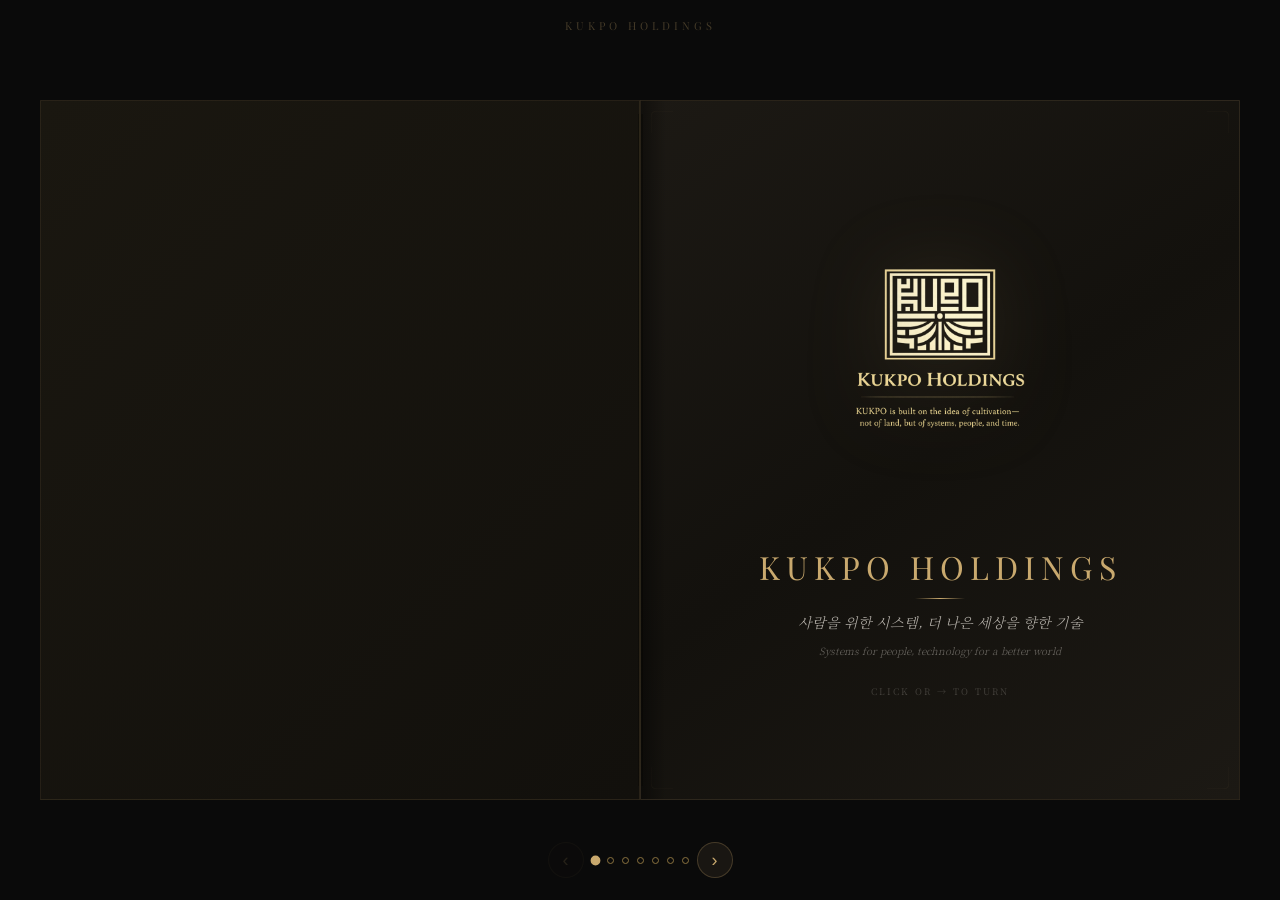
==== index.html @ 263ba9fb "KUKPO Holdings website" ====
<!DOCTYPE html>
<html lang="ko">
<head>
<meta charset="UTF-8">
<meta name="viewport" content="width=device-width,initial-scale=1.0">
<title>KUKPO Holdings</title>
<link href="https://fonts.googleapis.com/css2?family=Cormorant+Garamond:ital,wght@0,300;0,400;0,500;0,600;0,700;1,400&family=Noto+Serif+KR:wght@200;300;400;500;600;700&family=Playfair+Display:ital,wght@0,400;0,500;0,600;0,700;1,400&display=swap" rel="stylesheet">
<style>
*,*::before,*::after{margin:0;padding:0;box-sizing:border-box}
:root{
  --gold:#C9A96E;--gold-light:#E8D5A8;--gold-dark:#8B7340;
  --bg:#0A0A0A;--cream:#F5F0E8;
}
html,body{height:100%;overflow:hidden}
body{
  background:var(--bg);color:var(--cream);
  font-family:'Noto Serif KR','Cormorant Garamond',serif;
  display:flex;align-items:center;justify-content:center;flex-direction:column;
}

.book-scene{
  perspective:2500px;
  width:min(94vw,1200px);height:min(84vh,700px);position:relative;
}
.book{
  width:100%;height:100%;position:relative;transform-style:preserve-3d;
}
/* Spine */
.book::before{
  content:'';position:absolute;left:50%;top:2%;width:5px;height:96%;
  transform:translateX(-50%);z-index:200;pointer-events:none;
  background:linear-gradient(to right,rgba(0,0,0,.7),rgba(201,169,110,.06),rgba(0,0,0,.7));
}

/* Left static bg */
.left-bg{
  position:absolute;left:0;top:0;width:50%;height:100%;
  background:linear-gradient(135deg,#1a1710,#12100c);
  border:1px solid rgba(201,169,110,.1);
}

/* Pages */
.page{
  position:absolute;width:50%;height:100%;top:0;right:0;
  transform-origin:left center;transform-style:preserve-3d;
  transition:transform 1s cubic-bezier(.645,.045,.355,1);
  cursor:pointer;
}
.page.flipped{transform:rotateY(-180deg)}

.page[data-i="0"]{z-index:8}.page[data-i="1"]{z-index:7}.page[data-i="2"]{z-index:6}
.page[data-i="3"]{z-index:5}.page[data-i="4"]{z-index:4}.page[data-i="5"]{z-index:3}
.page[data-i="6"]{z-index:2}.page[data-i="7"]{z-index:1}
.page.flipped[data-i="0"]{z-index:1}.page.flipped[data-i="1"]{z-index:2}
.page.flipped[data-i="2"]{z-index:3}.page.flipped[data-i="3"]{z-index:4}
.page.flipped[data-i="4"]{z-index:5}.page.flipped[data-i="5"]{z-index:6}
.page.flipped[data-i="6"]{z-index:7}.page.flipped[data-i="7"]{z-index:8}

.face{position:absolute;width:100%;height:100%;backface-visibility:hidden;overflow:hidden}
.front{background:linear-gradient(145deg,#1c1914,#13110d,#1c1914);border:1px solid rgba(201,169,110,.1)}
.back{
  background:linear-gradient(215deg,#1c1914,#13110d,#1c1914);
  transform:rotateY(180deg);border:1px solid rgba(201,169,110,.1);
}
/* Page shadow */
.front::after{content:'';position:absolute;top:0;left:0;width:25px;height:100%;background:linear-gradient(to right,rgba(0,0,0,.4),transparent);pointer-events:none}
.back::after{content:'';position:absolute;top:0;right:0;width:25px;height:100%;background:linear-gradient(to left,rgba(0,0,0,.4),transparent);pointer-events:none}

/* Inner content */
.pg{
  width:100%;height:100%;display:flex;flex-direction:column;
  align-items:center;justify-content:center;padding:20px 30px;
  text-align:center;position:relative;
}
.pg.top{justify-content:center}

/* Corners */
.cn{position:absolute;width:22px;height:22px;opacity:.15}
.cn svg{width:100%;height:100%}
.cn.tl{top:10px;left:10px}.cn.tr{top:10px;right:10px;transform:scaleX(-1)}
.cn.bl{bottom:10px;left:10px;transform:scaleY(-1)}.cn.br{bottom:10px;right:10px;transform:scale(-1)}

.pg h1,.pg h2{font-family:'Playfair Display',serif;color:var(--gold);font-weight:400;letter-spacing:5px}
.pg h2{font-size:clamp(16px,2.2vw,26px)}
.pg .ln{width:50px;height:1px;margin:10px auto;background:linear-gradient(to right,transparent,var(--gold),transparent)}
.pg .sub{font-size:11px;opacity:.4;letter-spacing:2px}
.pg p{font-size:clamp(11px,1.2vw,14px);line-height:1.9;opacity:.7;max-width:400px}

.cover-logo{width:clamp(140px,18vw,220px);margin-bottom:15px;filter:drop-shadow(0 0 40px rgba(201,169,110,.2))}

/* Frame */
.frame{
  width:min(240px,80%);aspect-ratio:4/3;margin:15px auto;position:relative;
  background:linear-gradient(145deg,#3a2a18,#1e1408,#3a2a18);padding:8px;
  box-shadow:inset 0 0 0 1px rgba(201,169,110,.25),inset 0 0 0 3px #2A1F14,
    inset 0 0 0 4px rgba(201,169,110,.15),0 10px 30px rgba(0,0,0,.5);
}
.frame svg{width:100%;height:100%;display:block}
/* Spotlight */
.frame::before{
  content:'';position:absolute;top:-35px;left:50%;transform:translateX(-50%);
  width:140px;height:50px;
  background:linear-gradient(to bottom,rgba(255,240,200,.12),transparent);
  clip-path:polygon(30% 0,70% 0,90% 100%,10% 100%);pointer-events:none;
}

.badge{display:inline-block;font-size:10px;letter-spacing:3px;text-transform:uppercase;padding:3px 12px;border:1px solid;border-radius:2px;margin-top:8px}
.badge.live{color:#4ade80;border-color:rgba(74,222,128,.3)}
.badge.soon{color:var(--gold);border-color:rgba(201,169,110,.3)}

.feats{display:grid;grid-template-columns:1fr 1fr;gap:5px;margin:10px 0;width:100%;max-width:370px;text-align:left}
.fi{font-size:10px;opacity:.55;display:flex;align-items:center;gap:6px;padding:5px 7px;border:1px solid rgba(201,169,110,.07);letter-spacing:.3px}
.fi .d{width:4px;height:4px;background:var(--gold);border-radius:50%;flex-shrink:0}

.vbtn{
  display:inline-block;margin-top:10px;padding:9px 26px;border:1px solid var(--gold);color:var(--gold);
  text-decoration:none;font-size:11px;letter-spacing:3px;text-transform:uppercase;
  transition:all .3s;font-family:'Playfair Display',serif;
}
.vbtn:hover{background:var(--gold);color:var(--bg)}
.vbtn.off{opacity:.35;pointer-events:none;border-style:dashed}

.vals{display:flex;gap:12px;margin-top:15px;width:100%;max-width:400px}
.vc{flex:1;padding:12px 8px;border:1px solid rgba(201,169,110,.1);text-align:center;transition:border-color .3s}
.vc:hover{border-color:var(--gold)}
.vc .hz{font-size:20px;color:var(--gold);margin-bottom:3px}
.vc h4{font-family:'Playfair Display',serif;font-size:10px;letter-spacing:2px;color:var(--gold);margin-bottom:3px}
.vc p{font-size:9px;opacity:.4;line-height:1.5}

/* Nav */
.pnav{position:fixed;bottom:22px;display:flex;gap:8px;align-items:center;z-index:300}
.nb{
  width:36px;height:36px;border-radius:50%;background:rgba(201,169,110,.08);
  border:1px solid rgba(201,169,110,.25);color:var(--gold);font-size:18px;
  cursor:pointer;transition:all .3s;display:flex;align-items:center;justify-content:center;
}
.nb:hover{background:rgba(201,169,110,.2)}.nb:disabled{opacity:.15;cursor:default}
.pd{width:7px;height:7px;border-radius:50%;border:1px solid var(--gold-dark);background:transparent;transition:all .3s;cursor:pointer}
.pd.on{background:var(--gold);border-color:var(--gold);transform:scale(1.4)}
.slbl{position:fixed;top:18px;left:50%;transform:translateX(-50%);font-family:'Playfair Display',serif;font-size:11px;letter-spacing:4px;color:var(--gold);opacity:.3;z-index:300}

@media(max-width:768px){
  .book-scene{width:96vw;height:90vh}
  .pg{padding:20px 15px}
  .cover-logo{width:160px}
  .feats{grid-template-columns:1fr}
  .vals{flex-direction:column;gap:6px}
  .frame{width:85%}
}
</style>
</head>
<body>

<div class="slbl" id="slbl">KUKPO HOLDINGS</div>

<div class="book-scene">
<div class="book" id="book">
<div class="left-bg"></div>

<!-- ═══ PAGE 0: Cover front → Philosophy artwork back ═══ -->
<div class="page" data-i="0">
  <div class="face front"><div class="pg">
    <div class="cn tl"></div><div class="cn tr"></div><div class="cn bl"></div><div class="cn br"></div>
    <img class="cover-logo" src="[data-uri]" alt="KUKPO">
    <h1 style="font-size:clamp(18px,2.5vw,32px);letter-spacing:6px">KUKPO HOLDINGS</h1>
    <div class="ln"></div>
    <p style="font-style:italic;font-weight:300;font-size:clamp(11px,1.2vw,14px)">사람을 위한 시스템, 더 나은 세상을 향한 기술<br><span style="font-size:10px;opacity:.5">Systems for people, technology for a better world</span></p>
    <p style="margin-top:20px;font-size:9px;opacity:.2;letter-spacing:2px">CLICK OR → TO TURN</p>
  </div></div>
  <div class="face back"><div class="pg">
    <div class="cn tl"></div><div class="cn tr"></div><div class="cn bl"></div><div class="cn br"></div>
    <h2>OUR PHILOSOPHY</h2>
    <div class="ln"></div>
    <p class="sub">경영 철학</p>
    <div style="margin-top:20px;padding:22px 18px;border:1px solid rgba(201,169,110,.15);position:relative">
      <span style="position:absolute;top:2px;left:10px;font-family:'Playfair Display',serif;font-size:36px;color:var(--gold);opacity:.2">&ldquo;</span>
      <p style="font-weight:300;font-size:13px">KUKPO는 경작(耕作)의 정신 위에<br>세워졌습니다.<br><br>땅이 아닌, 시스템과 사람,<br>그리고 시간을 경작합니다.</p>
    </div>
  </div></div>
</div>

<!-- ═══ PAGE 1: Philosophy details front → ADHC artwork back ═══ -->
<div class="page" data-i="1">
  <div class="face front"><div class="pg">
    <div class="cn tl"></div><div class="cn tr"></div><div class="cn bl"></div><div class="cn br"></div>
    <p style="font-size:clamp(13px,1.4vw,16px);line-height:2.2;font-weight:300;max-width:380px">
      우리는 기술이 사람을 대체하는 것이 아니라,<br>사람이 더 사람답게 살 수 있도록<br>돕는 도구라 믿습니다.<br><br>
      모든 프로젝트의 중심에는<br>항상 <em style="color:var(--gold)">사람</em>이 있습니다.
    </p>
    <div class="vals">
      <div class="vc"><div class="hz">仁</div><h4>HUMANITY</h4><p>사람이 중심이 되는 시스템</p></div>
      <div class="vc"><div class="hz">信</div><h4>INTEGRITY</h4><p>신뢰와 투명한 기업 운영</p></div>
      <div class="vc"><div class="hz">創</div><h4>INNOVATION</h4><p>AI 기술로 더 나은 세상</p></div>
    </div>
  </div></div>
  <div class="face back"><div class="pg">
    <div class="cn tl"></div><div class="cn tr"></div><div class="cn bl"></div><div class="cn br"></div>
    <h2>TOTAL MEDIX ADHC</h2>
    <div class="ln"></div>
    <p class="sub">Adult Day Health Care</p>
    <div class="frame" style="margin-top:18px">
      <svg viewBox="0 0 400 300"><defs><linearGradient id="g1" x1="0" y1="0" x2="1" y2="1"><stop offset="0%" stop-color="#0c4a6e"/><stop offset="100%" stop-color="#164e63"/></linearGradient></defs><rect width="400" height="300" fill="url(#g1)"/><circle cx="200" cy="100" r="42" fill="none" stroke="#38bdf8" stroke-width="2" opacity=".5"/><path d="M178 100 L195 117 L222 85" stroke="#38bdf8" stroke-width="3" fill="none" stroke-linecap="round"/><text x="200" y="180" text-anchor="middle" fill="#7dd3fc" font-family="Playfair Display,serif" font-size="26" letter-spacing="4">ADHC</text><text x="200" y="205" text-anchor="middle" fill="#7dd3fc" font-size="10" opacity=".5" letter-spacing="2">TOTAL MEDIX</text><text x="200" y="230" text-anchor="middle" fill="#7dd3fc" font-size="8" opacity=".3">Adult Day Health Care</text></svg>
    </div>
    <span class="badge live">● LIVE</span>
  </div></div>
</div>

<!-- ═══ PAGE 2: ADHC details front → ChiroPro artwork back ═══ -->
<div class="page" data-i="2">
  <div class="face front"><div class="pg top">
    <div class="cn tl"></div><div class="cn tr"></div><div class="cn bl"></div><div class="cn br"></div>
    <h2 style="font-size:18px">ADHC — 상세 정보</h2>
    <div class="ln"></div>
    <p style="margin-top:6px;font-size:12px">성인 주간 건강 관리 센터를 위한 올인원 AI 관리 시스템.<br>참가자 관리, 출석, 청구 자동화, 직원 관리까지<br>하나의 플랫폼에서 제공합니다.</p>
    <p style="margin-top:8px;font-size:11.5px">실시간 대시보드로 운영 현황을 한눈에 파악하고,<br>AI가 자동 생성하는 CBAS 활동 기록과 청구 코드로<br>행정 업무 부담을 대폭 줄여줍니다.</p>
    <div class="feats">
      <div class="fi"><div class="d"></div><span>AI 활동 기록 자동 생성</span></div>
      <div class="fi"><div class="d"></div><span>실시간 출석 & 교통 관리</span></div>
      <div class="fi"><div class="d"></div><span>CBAS 청구 코드 자동 추천</span></div>
      <div class="fi"><div class="d"></div><span>직원 & 라이선스 관리</span></div>
      <div class="fi"><div class="d"></div><span>투약 알림 & 추적</span></div>
      <div class="fi"><div class="d"></div><span>가족 포털 & 알림</span></div>
      <div class="fi"><div class="d"></div><span>멀티 센터 지원</span></div>
      <div class="fi"><div class="d"></div><span>HIPAA 준수 보안</span></div>
    </div>
    <a href="https://totalmedix.vercel.app" target="_blank" class="vbtn" onclick="event.stopPropagation()">VISIT SITE →</a>
  </div></div>
  <div class="face back"><div class="pg">
    <div class="cn tl"></div><div class="cn tr"></div><div class="cn bl"></div><div class="cn br"></div>
    <h2>TOTAL MEDIX CHIROPRO</h2>
    <div class="ln"></div>
    <p class="sub">Chiropractic Practice</p>
    <div class="frame" style="margin-top:18px">
      <svg viewBox="0 0 400 300"><defs><linearGradient id="g2" x1="0" y1="0" x2="1" y2="1"><stop offset="0%" stop-color="#14532d"/><stop offset="100%" stop-color="#1a3a2a"/></linearGradient></defs><rect width="400" height="300" fill="url(#g2)"/><g transform="translate(200,45)" fill="none" stroke="#4ade80" stroke-width="1.5" opacity=".5"><ellipse rx="11" ry="7"/><ellipse cy="18" rx="12" ry="7.5"/><ellipse cy="36" rx="13" ry="8"/><ellipse cy="54" rx="13" ry="8"/><ellipse cy="72" rx="12" ry="7.5"/><ellipse cy="88" rx="10" ry="6.5"/><ellipse cy="103" rx="8" ry="5.5"/></g><text x="200" y="180" text-anchor="middle" fill="#86efac" font-family="Playfair Display,serif" font-size="26" letter-spacing="4">CHIRO</text><text x="200" y="205" text-anchor="middle" fill="#86efac" font-size="10" opacity=".5" letter-spacing="2">TOTAL MEDIX</text><text x="200" y="230" text-anchor="middle" fill="#86efac" font-size="8" opacity=".3">Chiropractic Practice</text></svg>
    </div>
    <span class="badge live">● LIVE</span>
  </div></div>
</div>

<!-- ═══ PAGE 3: ChiroPro details front → Collection artwork back ═══ -->
<div class="page" data-i="3">
  <div class="face front"><div class="pg top">
    <div class="cn tl"></div><div class="cn tr"></div><div class="cn bl"></div><div class="cn br"></div>
    <h2 style="font-size:18px">CHIROPRO — 상세 정보</h2>
    <div class="ln"></div>
    <p style="margin-top:6px;font-size:12px">카이로프랙틱 클리닉 전문 AI 진료 관리 시스템.<br>환자 등록부터 AI SOAP 노트, CPT/ICD-10 추천,<br>청구서 작성까지 진료 전 과정을 디지털화합니다.</p>
    <p style="margin-top:8px;font-size:11.5px">교통사고(PI/MVA) 케이스 관리, 변호사 연동,<br>MRI/X-Ray AI 분석, Body Pain Diagram 등<br>카이로프랙틱 전문 기능을 제공합니다.</p>
    <div class="feats">
      <div class="fi"><div class="d"></div><span>AI SOAP 노트 자동 생성</span></div>
      <div class="fi"><div class="d"></div><span>CPT & ICD-10 코드 추천</span></div>
      <div class="fi"><div class="d"></div><span>인터랙티브 Body Pain Diagram</span></div>
      <div class="fi"><div class="d"></div><span>MRI/X-Ray AI 분석</span></div>
      <div class="fi"><div class="d"></div><span>PI/MVA 케이스 관리</span></div>
      <div class="fi"><div class="d"></div><span>변호사 사무실 연동</span></div>
      <div class="fi"><div class="d"></div><span>예약 & 스케줄 관리</span></div>
      <div class="fi"><div class="d"></div><span>자동 청구 & Claim 추적</span></div>
    </div>
    <a href="https://totalmedix.vercel.app/chiro/login" target="_blank" class="vbtn" onclick="event.stopPropagation()">VISIT SITE →</a>
  </div></div>
  <div class="face back"><div class="pg">
    <div class="cn tl"></div><div class="cn tr"></div><div class="cn bl"></div><div class="cn br"></div>
    <h2>TOTAL MEDIX COLLECTION</h2>
    <div class="ln"></div>
    <p class="sub">AI-Powered Medical Suite</p>
    <div class="frame" style="margin-top:18px">
      <svg viewBox="0 0 400 300"><defs><linearGradient id="g4" x1="0" y1="0" x2="1" y2="1"><stop offset="0%" stop-color="#7c2d12"/><stop offset="100%" stop-color="#451a03"/></linearGradient></defs><rect width="400" height="300" fill="url(#g4)"/><g transform="translate(200,75)"><rect x="-38" y="-38" width="76" height="76" rx="4" fill="none" stroke="#fdba74" stroke-width="1.5" opacity=".5"/><text y="8" text-anchor="middle" fill="#fdba74" font-family="Playfair Display,serif" font-size="34" font-weight="600" opacity=".8">TM</text></g><circle cx="170" cy="155" r="4" fill="#fb923c" opacity=".5"/><circle cx="200" cy="155" r="4" fill="#fb923c" opacity=".7"/><circle cx="230" cy="155" r="4" fill="#fb923c" opacity=".5"/><text x="200" y="195" text-anchor="middle" fill="#fdba74" font-family="Playfair Display,serif" font-size="22" letter-spacing="3">COLLECTION</text><text x="200" y="220" text-anchor="middle" fill="#fdba74" font-size="10" opacity=".5" letter-spacing="2">TOTAL MEDIX</text><text x="200" y="245" text-anchor="middle" fill="#fdba74" font-size="8" opacity=".3">AI-Powered Medical Suite</text></svg>
    </div>
    <span class="badge live">● LIVE</span>
  </div></div>
</div>

<!-- ═══ PAGE 4: Collection details front → Ello-Care artwork back ═══ -->
<div class="page" data-i="4">
  <div class="face front"><div class="pg top">
    <div class="cn tl"></div><div class="cn tr"></div><div class="cn bl"></div><div class="cn br"></div>
    <h2 style="font-size:18px">COLLECTION — 상세 정보</h2>
    <div class="ln"></div>
    <p style="margin-top:6px;font-size:12px">ADHC와 ChiroPro를 하나로 통합한 AI 의료 관리 플랫폼.<br>Anthropic Claude AI를 활용한 문서 분석,<br>SOAP 생성, 청구 자동화를 지원합니다.</p>
    <p style="margin-top:8px;font-size:11.5px">Supabase 기반 실시간 DB와 Next.js 15로 구축된<br>모던 웹 아키텍처로 안정적이고 빠른 서비스 제공.</p>
    <div class="feats">
      <div class="fi"><div class="d"></div><span>Claude AI SOAP 생성</span></div>
      <div class="fi"><div class="d"></div><span>Claude Vision MRI 분석</span></div>
      <div class="fi"><div class="d"></div><span>ADHC + Chiro 통합 운영</span></div>
      <div class="fi"><div class="d"></div><span>실시간 대시보드 & 분석</span></div>
      <div class="fi"><div class="d"></div><span>자동 청구 & Claim 추적</span></div>
      <div class="fi"><div class="d"></div><span>멀티 클리닉 지원</span></div>
      <div class="fi"><div class="d"></div><span>가족 포털 & 알림 시스템</span></div>
      <div class="fi"><div class="d"></div><span>HIPAA 준수 보안 아키텍처</span></div>
    </div>
    <a href="https://totalmedix-collection.vercel.app/" target="_blank" class="vbtn" onclick="event.stopPropagation()">VISIT SITE →</a>
  </div></div>
  <div class="face back"><div class="pg">
    <div class="cn tl"></div><div class="cn tr"></div><div class="cn bl"></div><div class="cn br"></div>
    <h2>ELLO-CARE</h2>
    <div class="ln"></div>
    <p class="sub">Next Generation Healthcare</p>
    <div class="frame" style="margin-top:18px">
      <svg viewBox="0 0 400 300"><defs><linearGradient id="g3" x1="0" y1="0" x2="1" y2="1"><stop offset="0%" stop-color="#3b1764"/><stop offset="100%" stop-color="#2a1050"/></linearGradient></defs><rect width="400" height="300" fill="url(#g3)"/><g transform="translate(200,85)"><path d="M0 22 C0 22 -42 -10 -42 -27 C-42 -45 -16 -50 0 -32 C16 -50 42 -45 42 -27 C42 -10 0 22 0 22Z" fill="none" stroke="#c084fc" stroke-width="2" opacity=".5"/></g><text x="200" y="170" text-anchor="middle" fill="#d8b4fe" font-family="Playfair Display,serif" font-size="26" letter-spacing="4">ELLO</text><text x="200" y="198" text-anchor="middle" fill="#d8b4fe" font-size="13" opacity=".5" letter-spacing="3">CARE</text><text x="200" y="235" text-anchor="middle" fill="#d8b4fe" font-size="10" opacity=".3">Coming Soon</text></svg>
    </div>
    <span class="badge soon">◇ COMING SOON</span>
  </div></div>
</div>

<!-- ═══ PAGE 5: Ello-Care details front → Thank you back ═══ -->
<div class="page" data-i="5">
  <div class="face front"><div class="pg top">
    <div class="cn tl"></div><div class="cn tr"></div><div class="cn bl"></div><div class="cn br"></div>
    <h2 style="font-size:18px">ELLO-CARE — 상세 정보</h2>
    <div class="ln"></div>
    <p style="margin-top:8px;font-size:12.5px">차세대 헬스케어 플랫폼.<br>환자 중심의 통합 케어 경험을 제공하며,<br>AI 기반 진단 보조, 원격 모니터링,<br>개인 맞춤형 건강 관리를 목표로 합니다.</p>
    <p style="margin-top:15px;font-size:12px;opacity:.5">더 나은 의료 서비스를 위한<br>KUKPO의 비전이 곧 현실이 됩니다.</p>
    <div class="feats">
      <div class="fi"><div class="d"></div><span>AI 기반 진단 보조</span></div>
      <div class="fi"><div class="d"></div><span>원격 건강 모니터링</span></div>
      <div class="fi"><div class="d"></div><span>개인 맞춤 케어 플랜</span></div>
      <div class="fi"><div class="d"></div><span>통합 의료 기록 관리</span></div>
    </div>
    <span class="vbtn off">COMING SOON</span>
  </div></div>
  <div class="face back"><div class="pg">
    <div class="cn tl"></div><div class="cn tr"></div><div class="cn bl"></div><div class="cn br"></div>
    <p style="font-size:26px;color:var(--gold);font-family:'Playfair Display',serif">감사합니다</p>
    <div class="ln"></div>
    <p style="font-size:13px;opacity:.5;line-height:2.2;margin-top:12px">KUKPO Holdings는<br>사람이 더 나은 세상에 살기를 바라며<br>기술로 그 길을 열어갑니다.</p>
    <div style="margin-top:25px;padding:16px 25px;border:1px solid rgba(201,169,110,.12)">
      <p style="font-size:10px;opacity:.35;letter-spacing:2px">CONTACT</p>
      <p style="font-size:12px;opacity:.5;margin-top:6px">info@kukpoholdings.com</p>
    </div>
  </div></div>
</div>

<!-- ═══ PAGE 6: Back cover ═══ -->
<div class="page" data-i="6">
  <div class="face front"><div class="pg">
    <div class="cn tl"></div><div class="cn tr"></div><div class="cn bl"></div><div class="cn br"></div>
    <img src="[data-uri]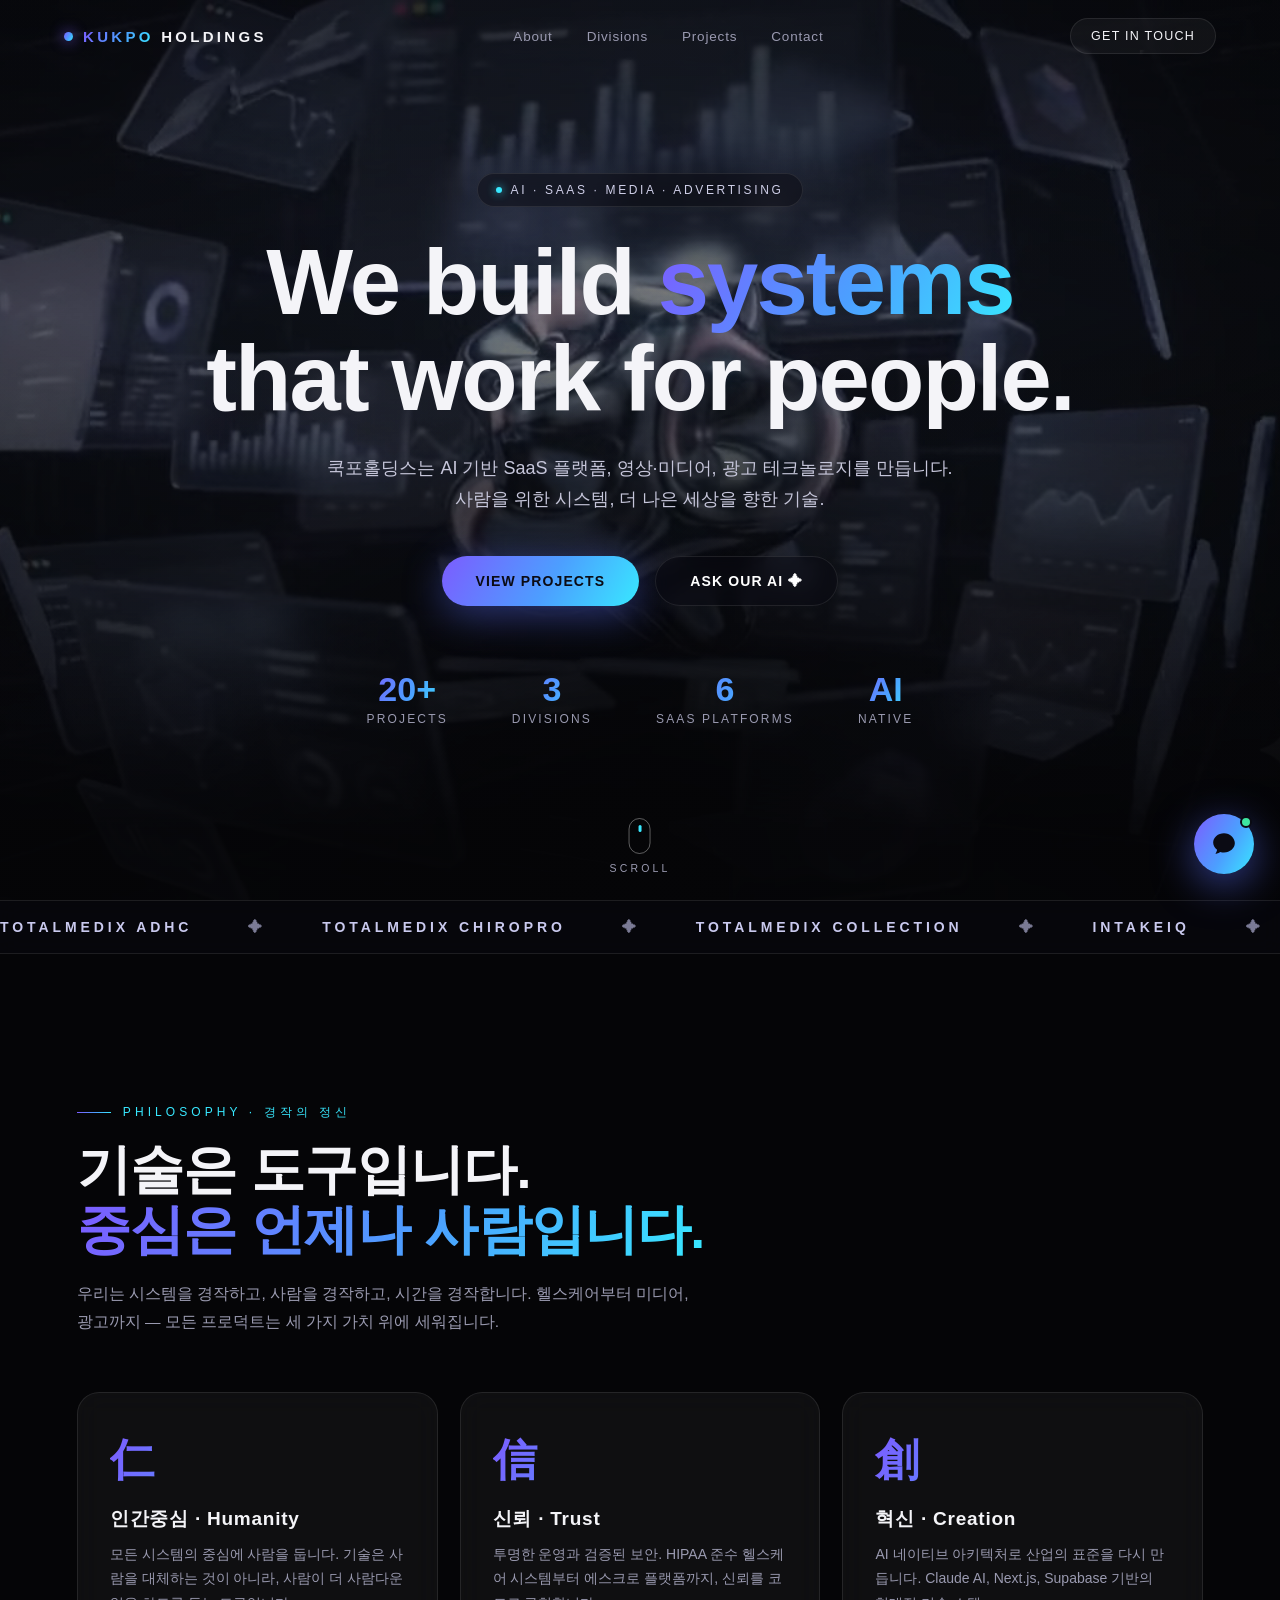
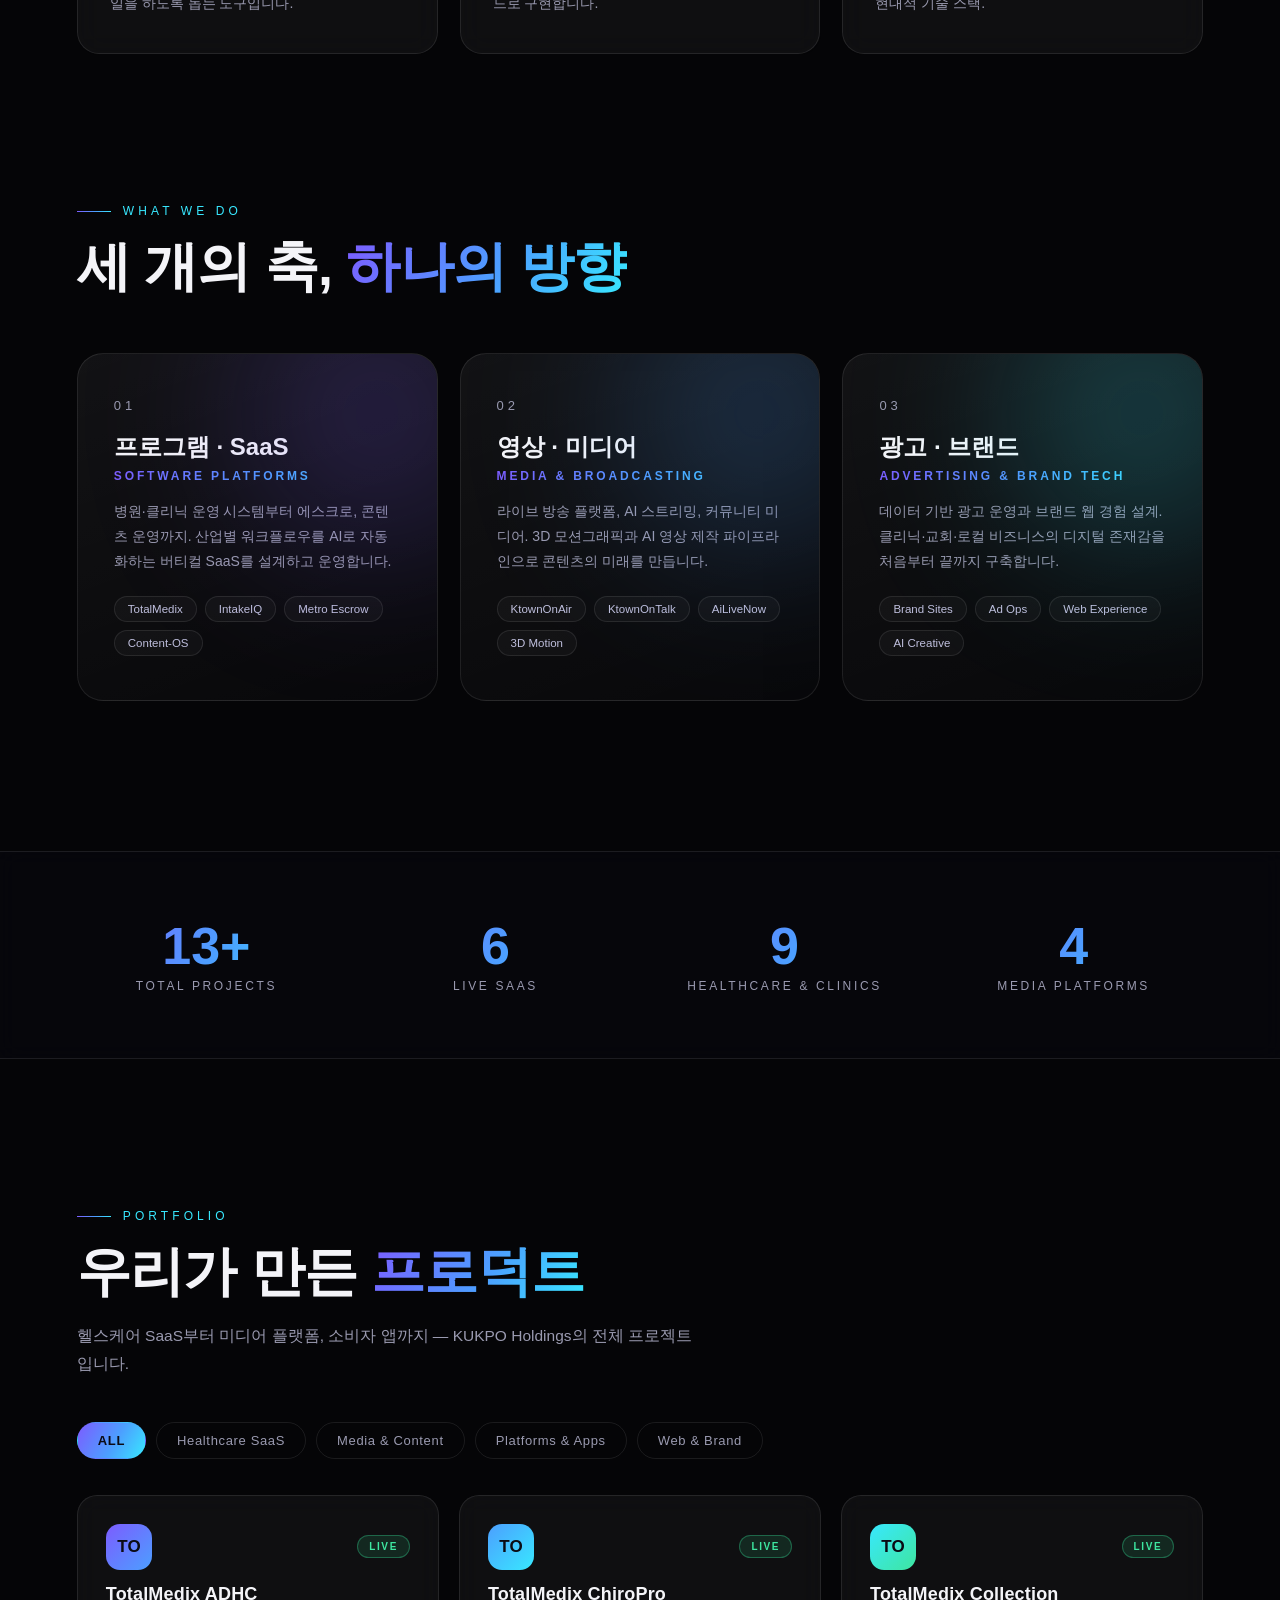
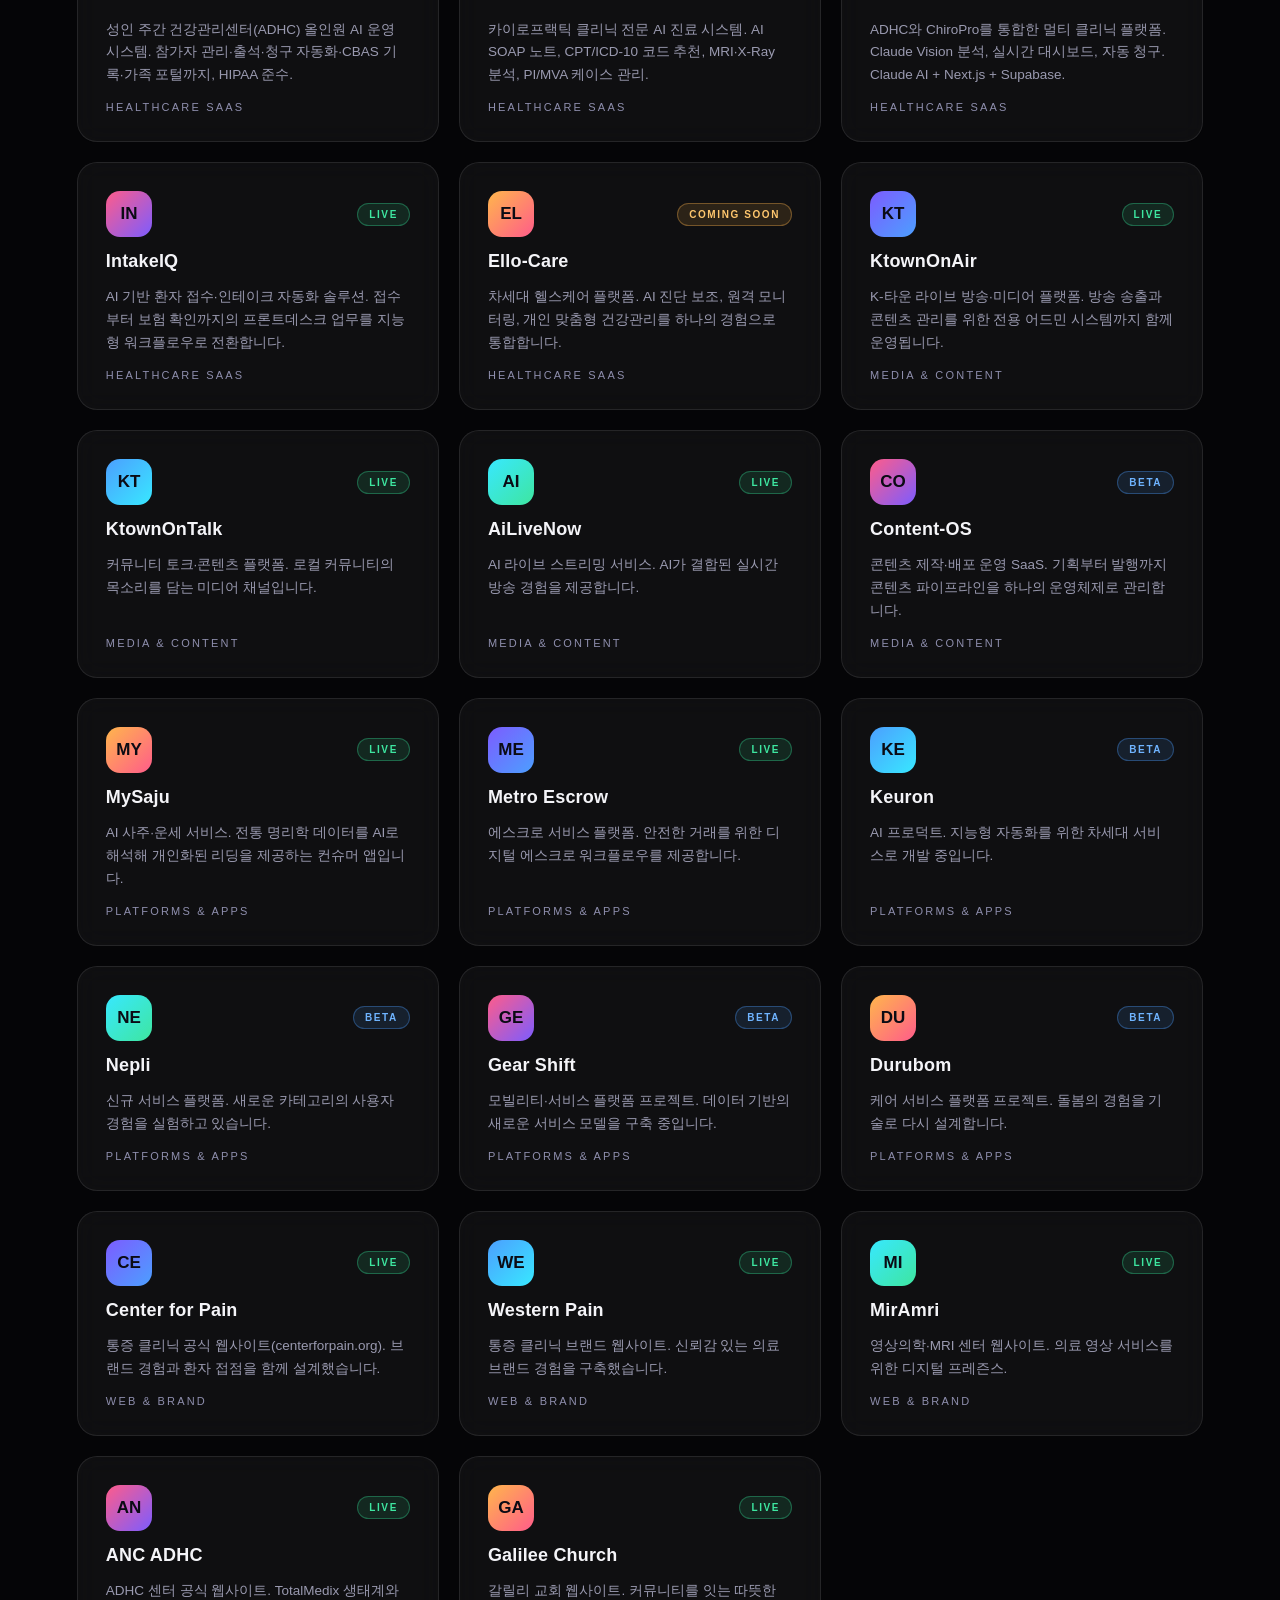
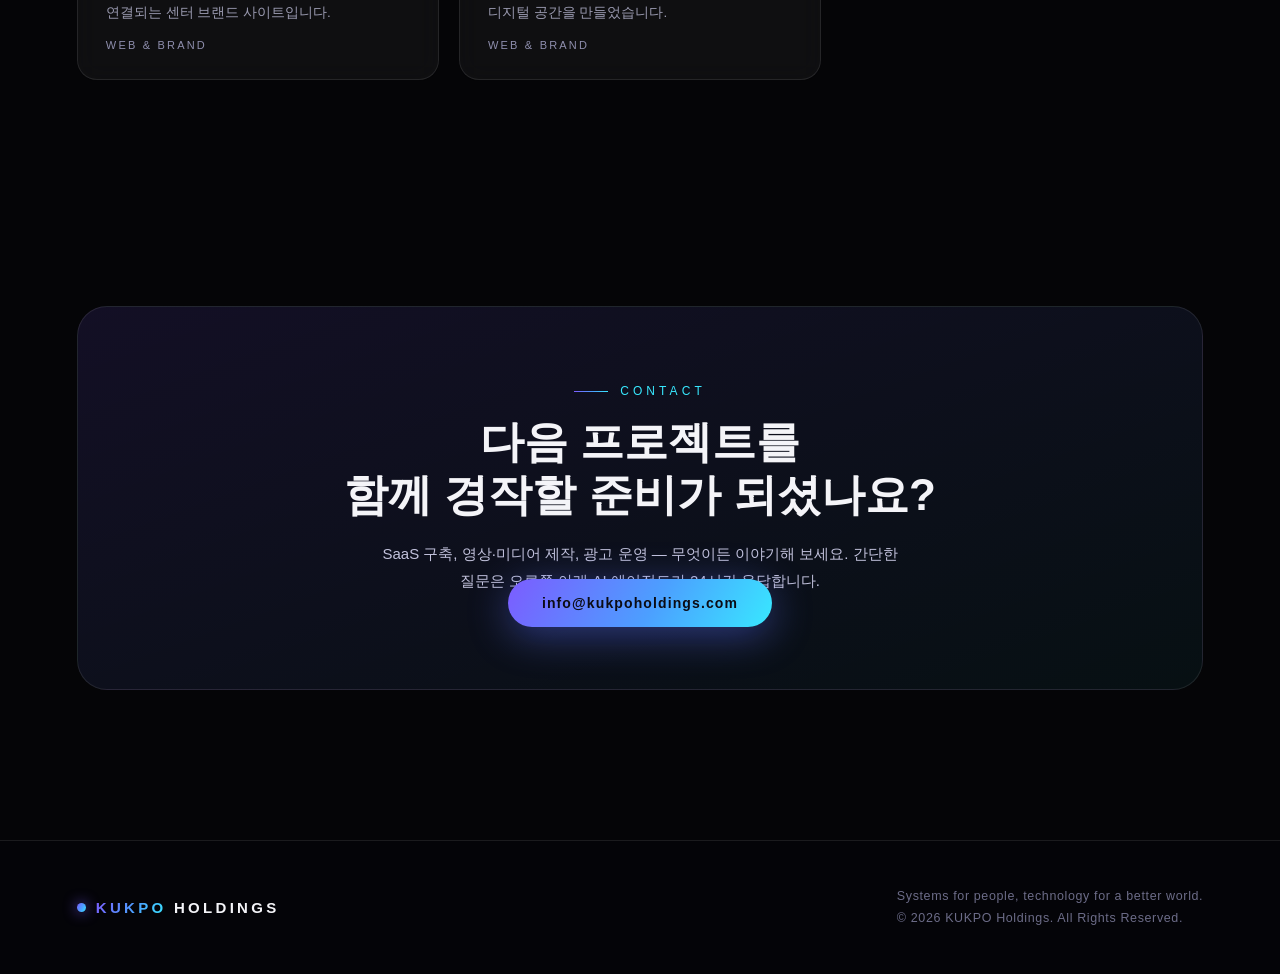
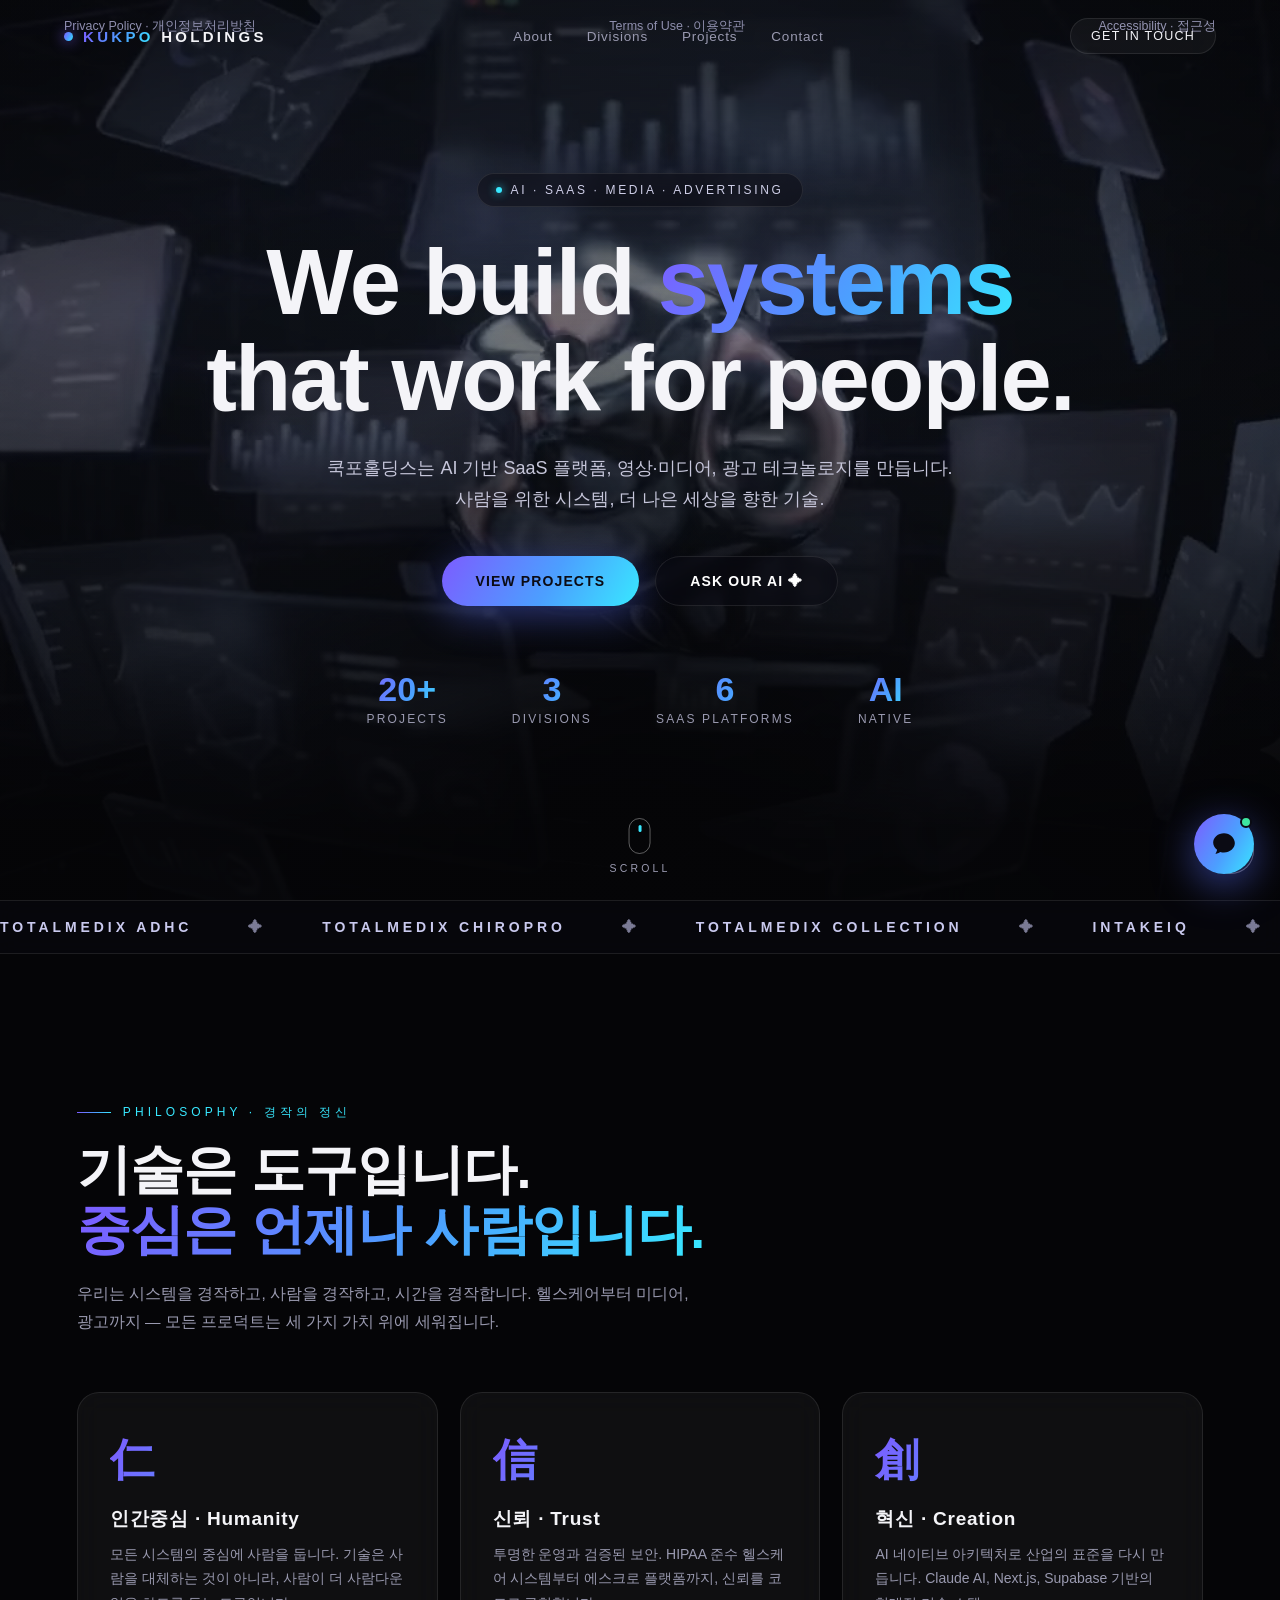
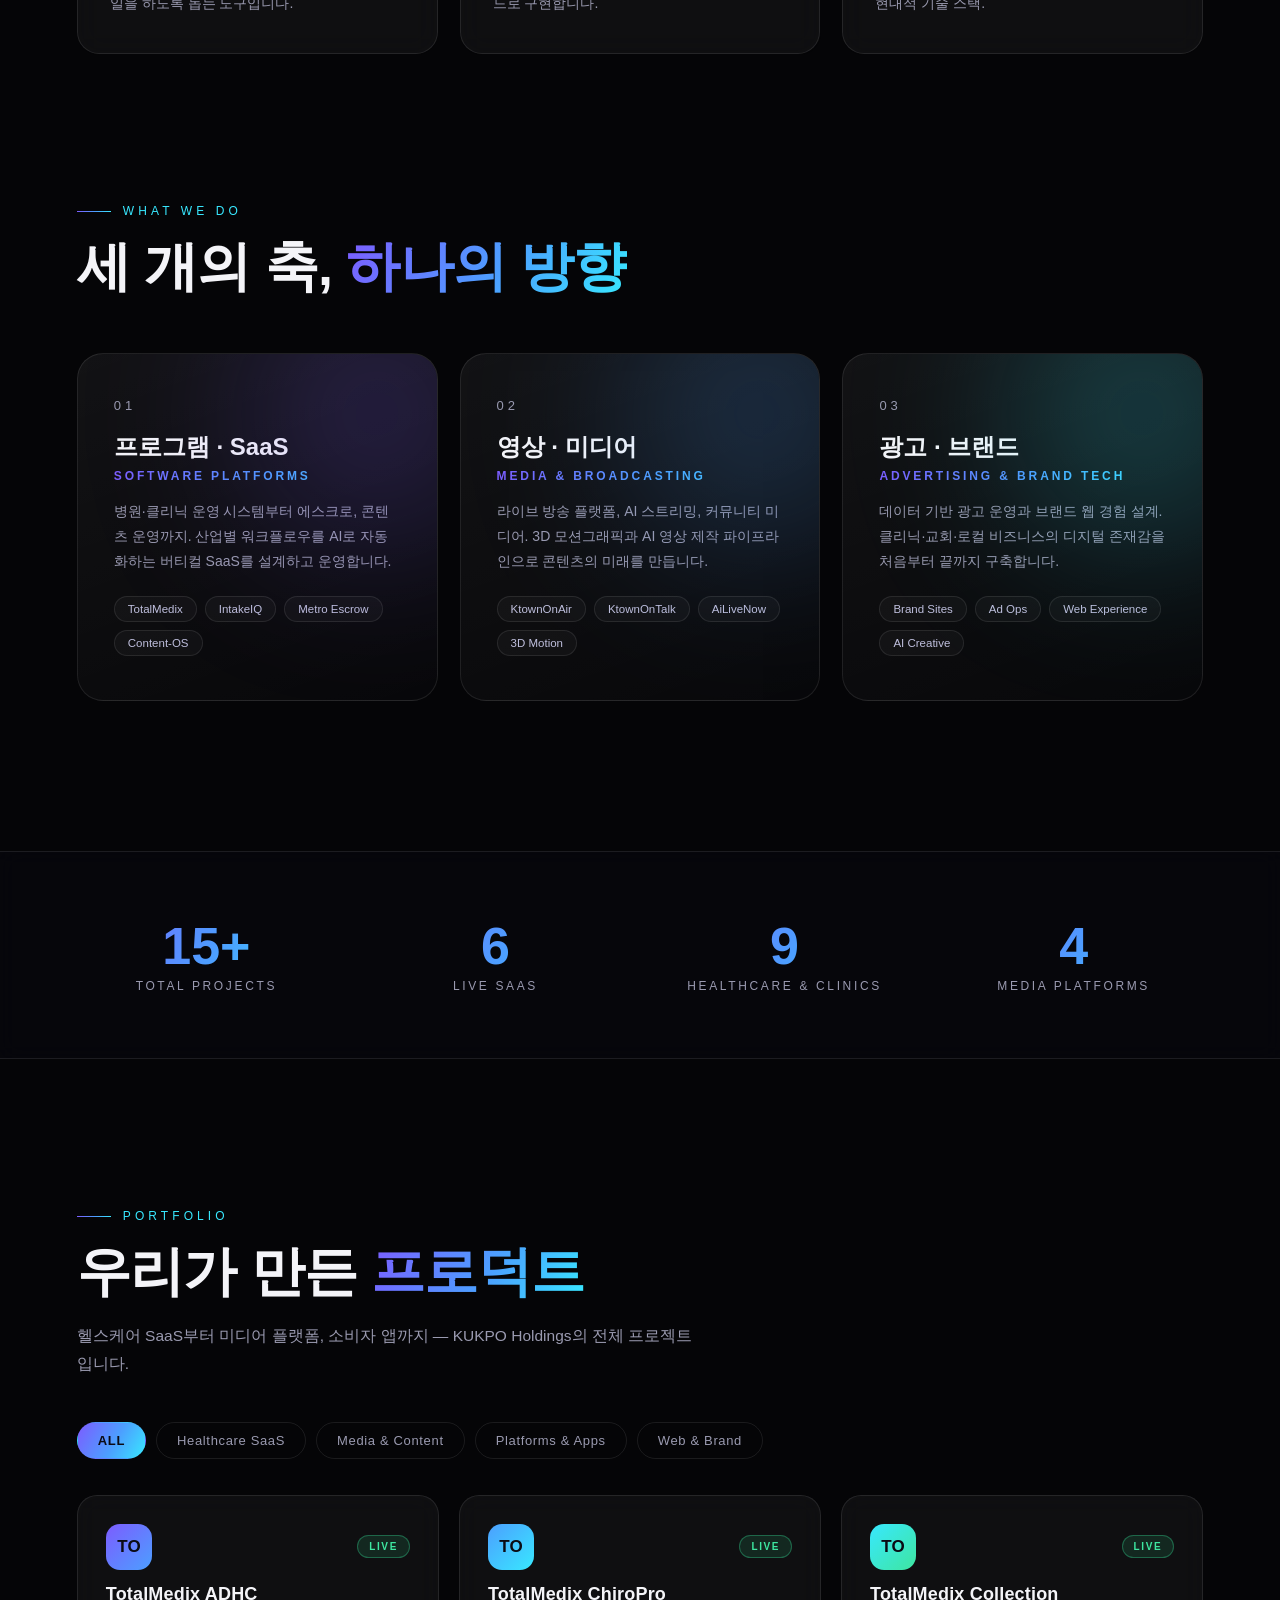
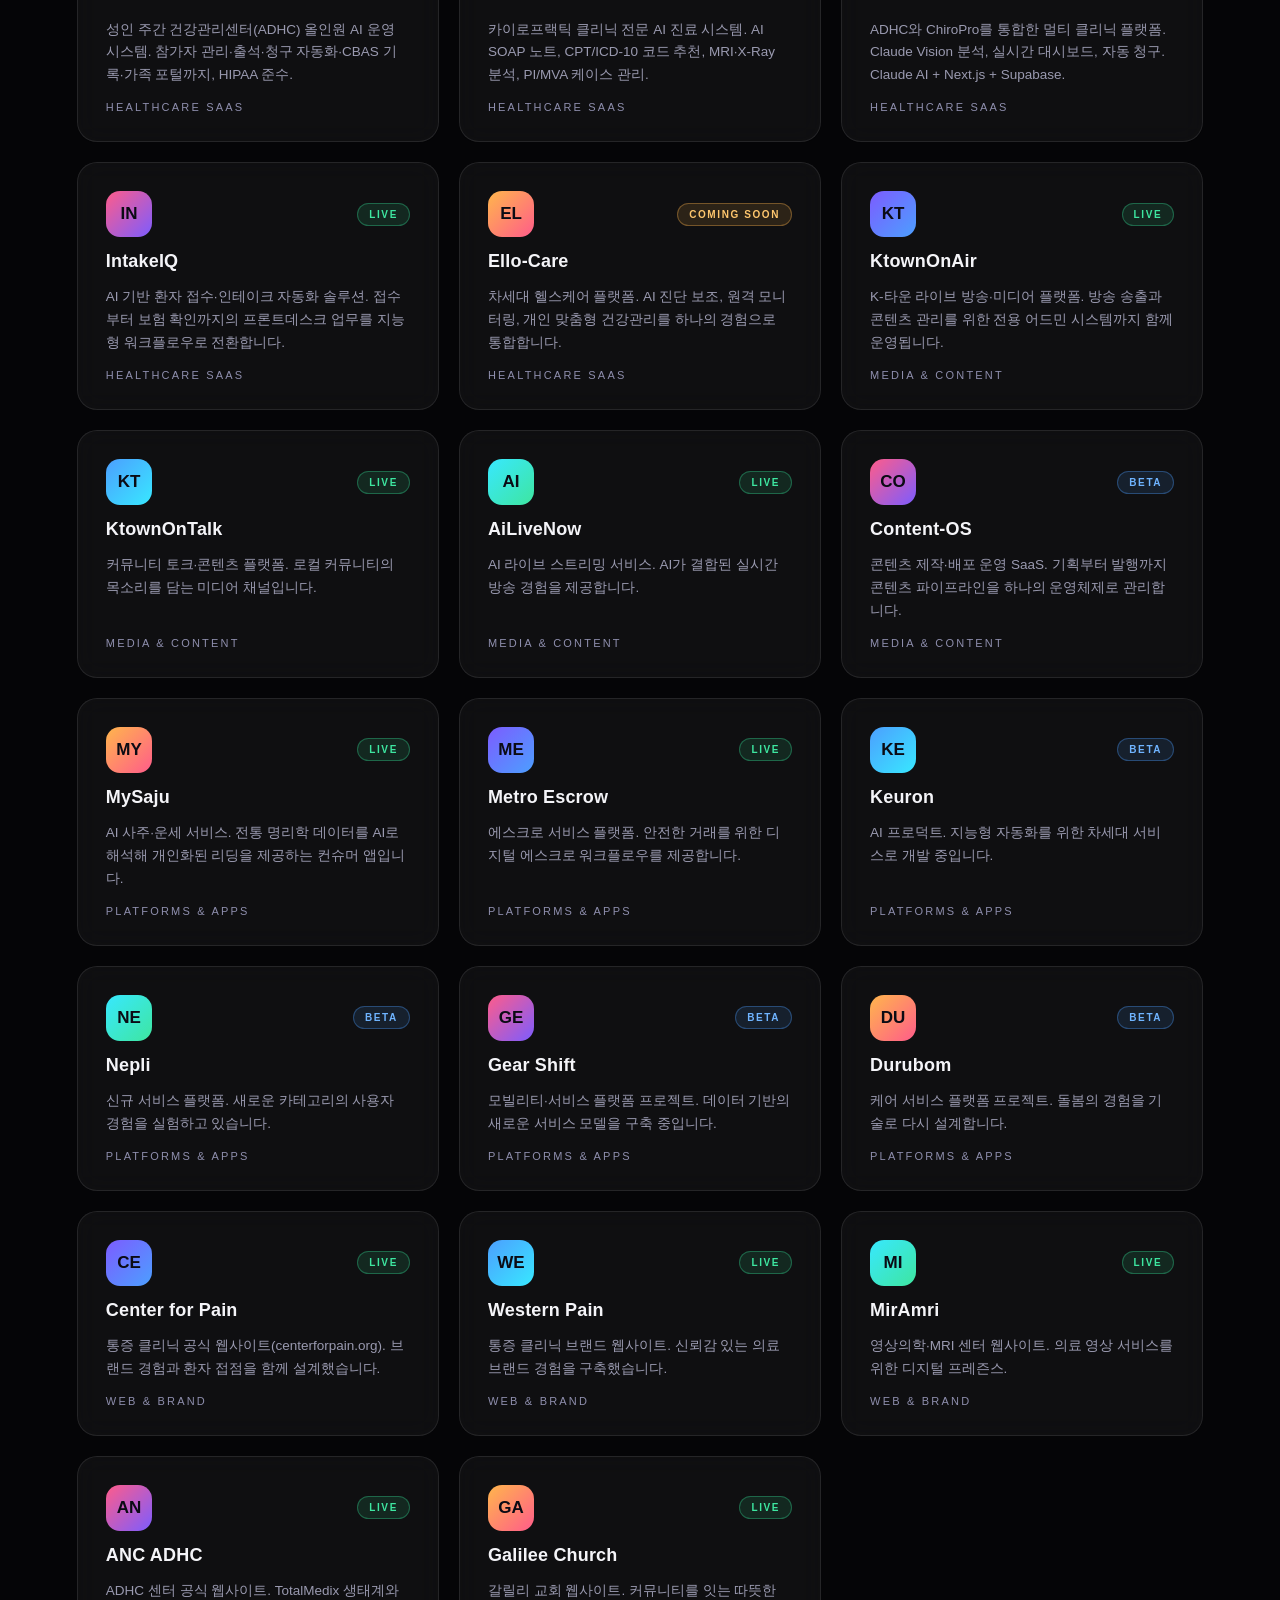
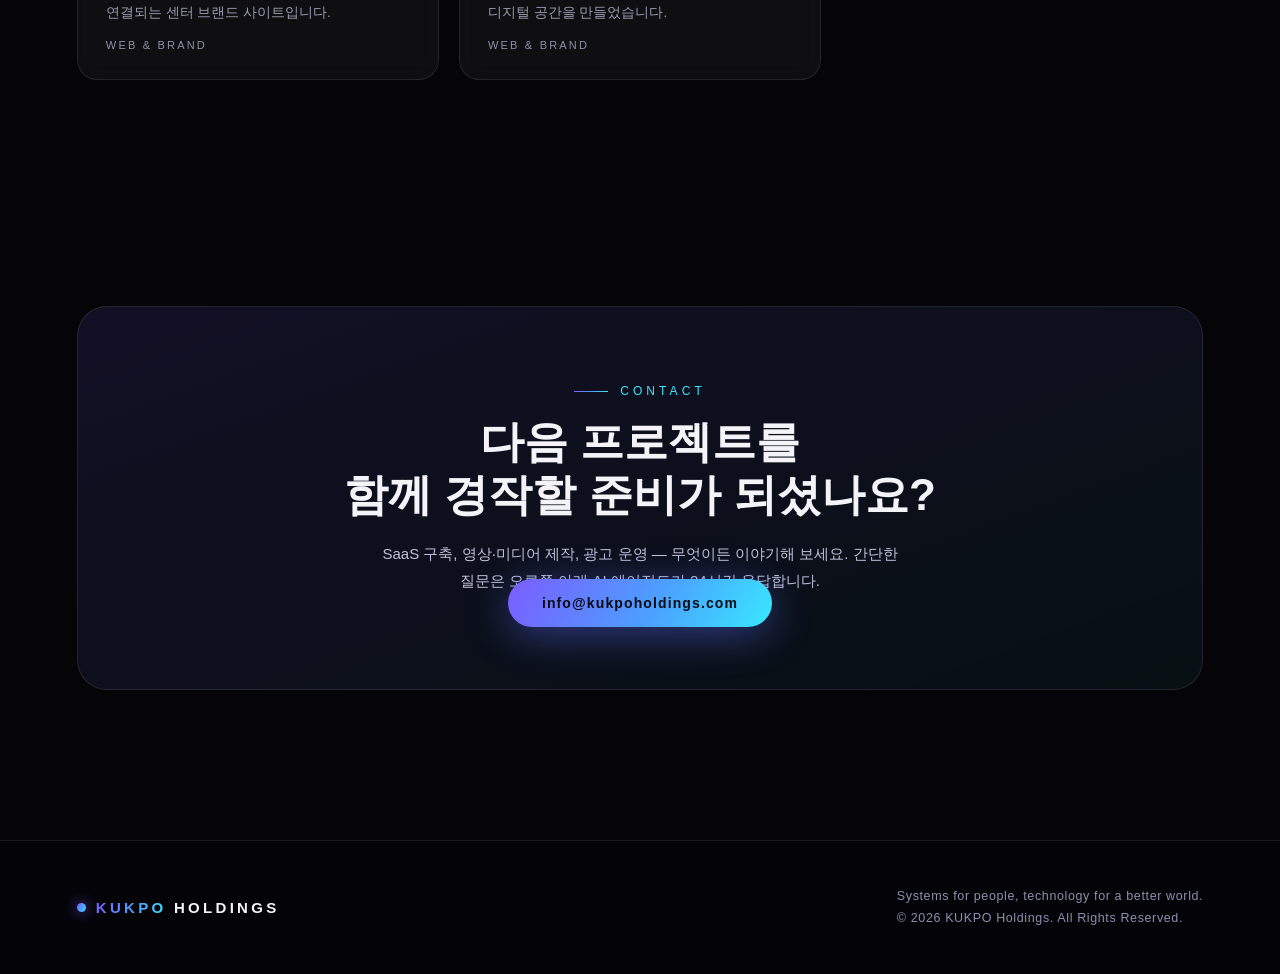
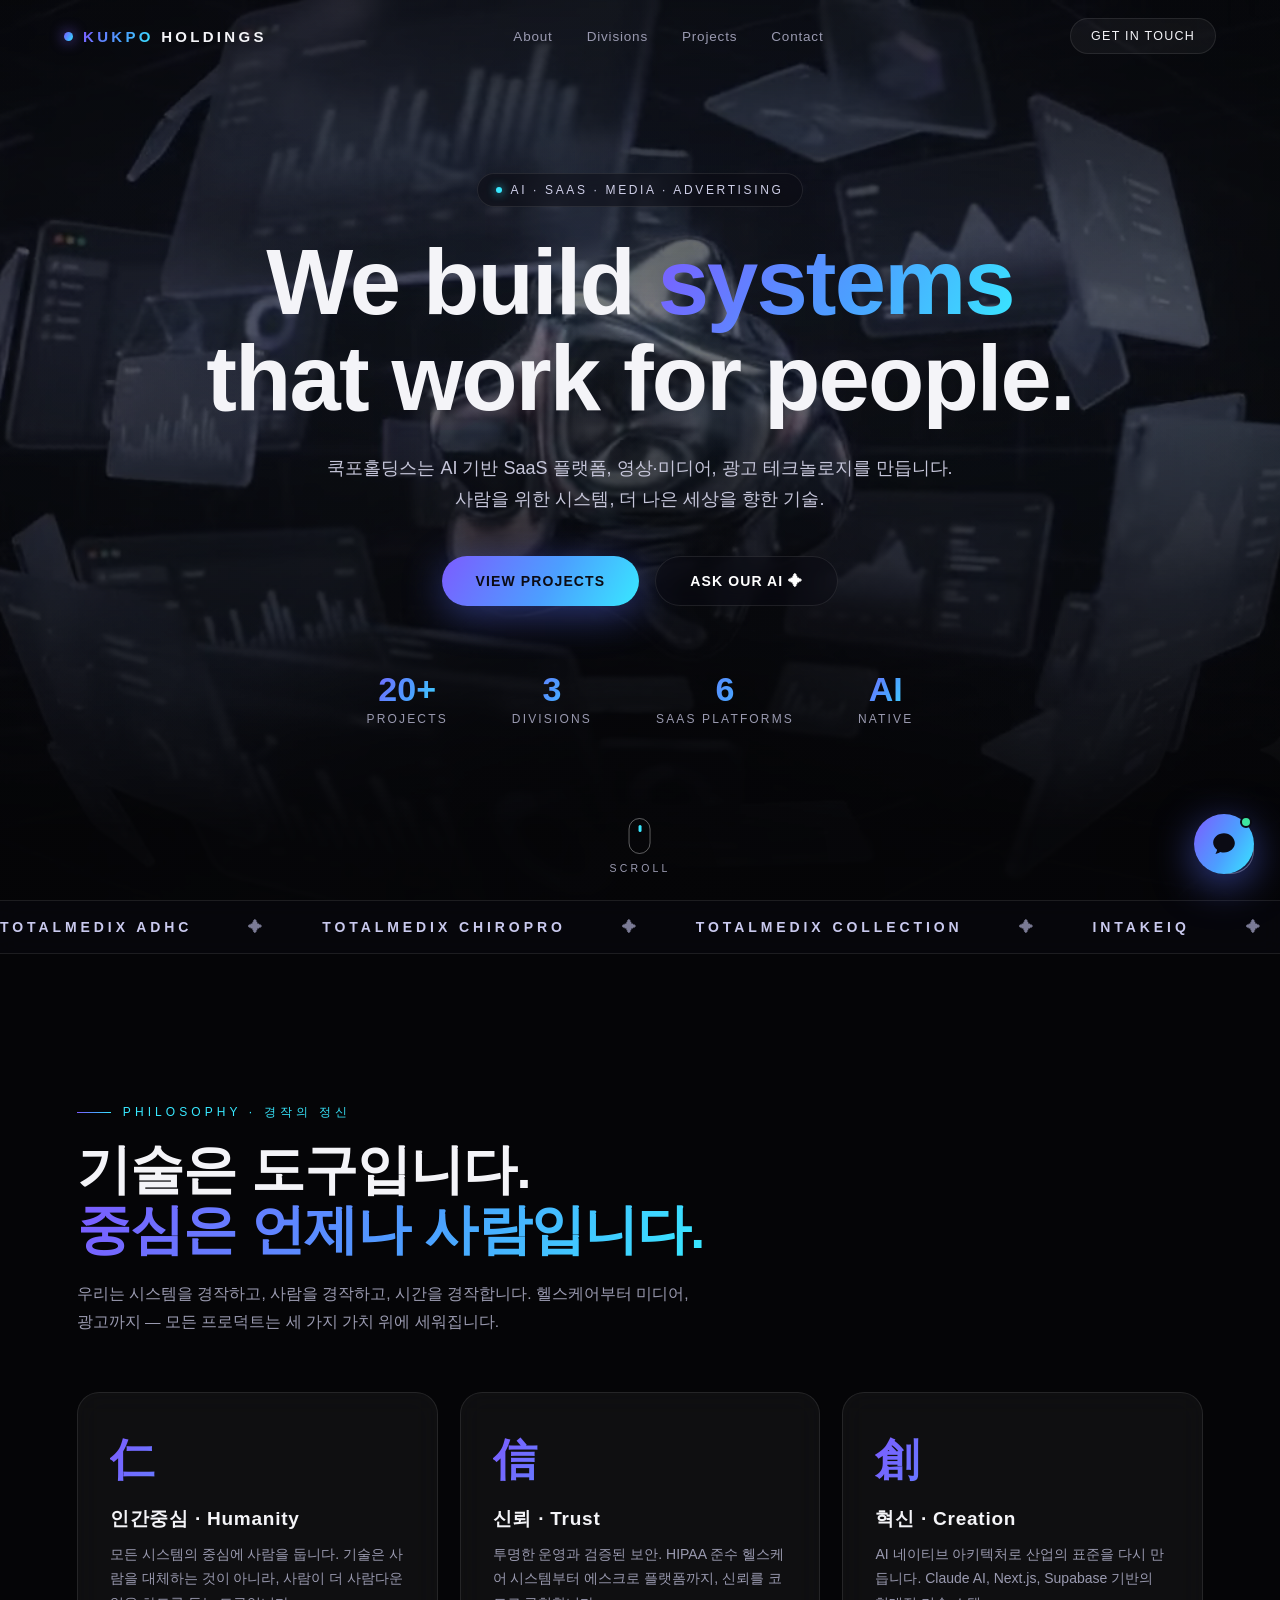
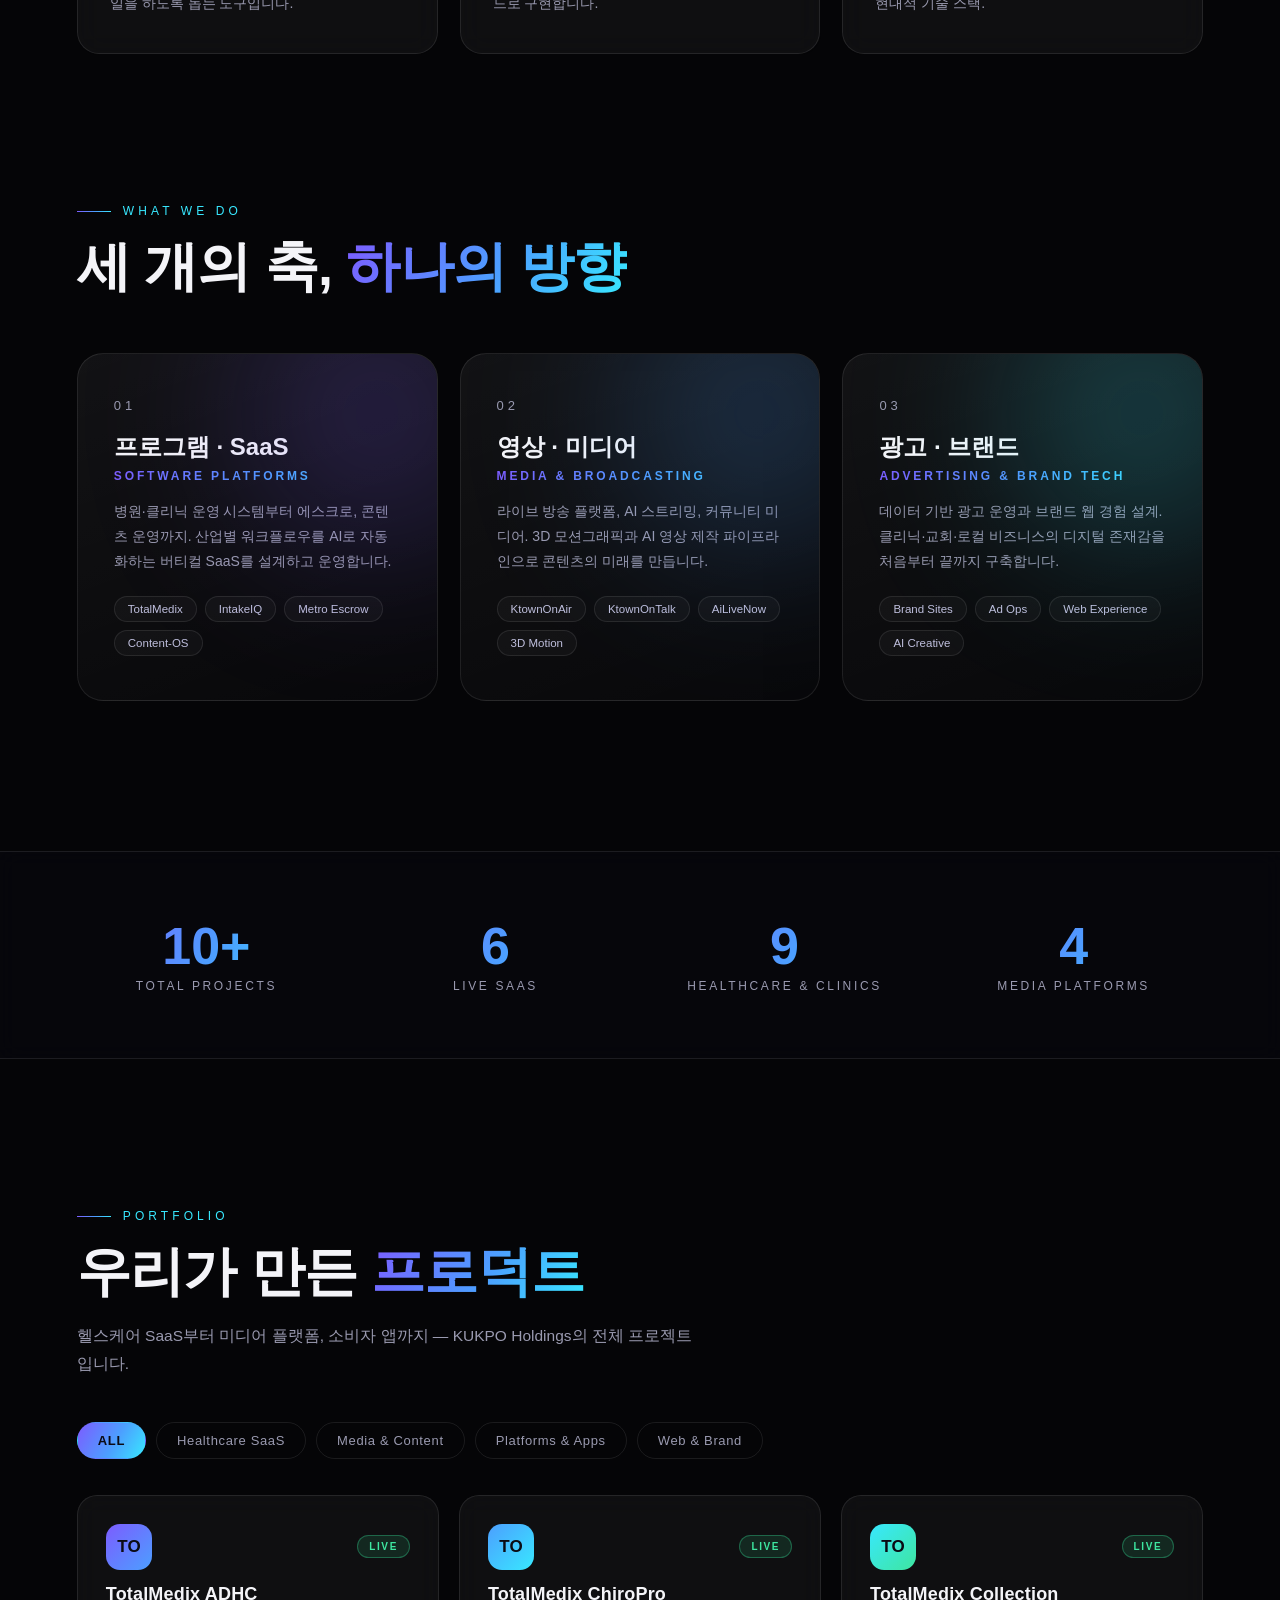
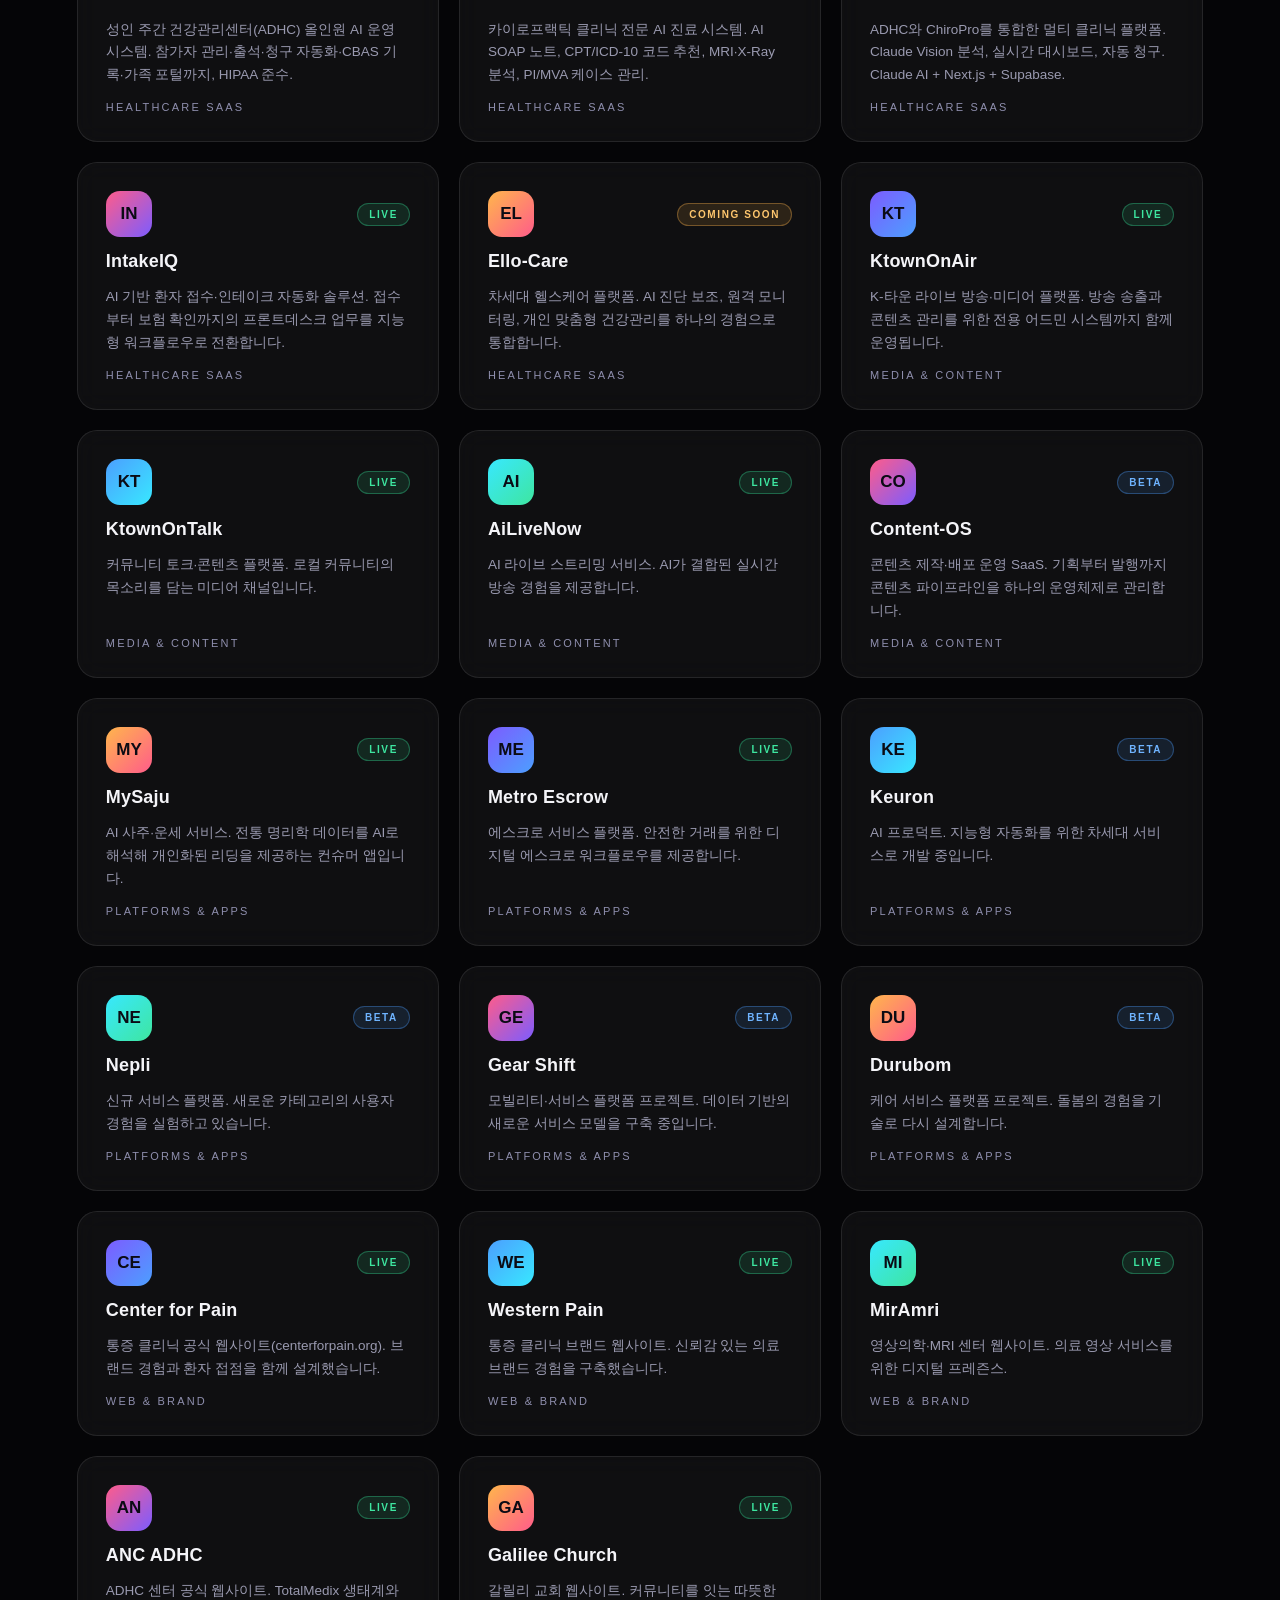
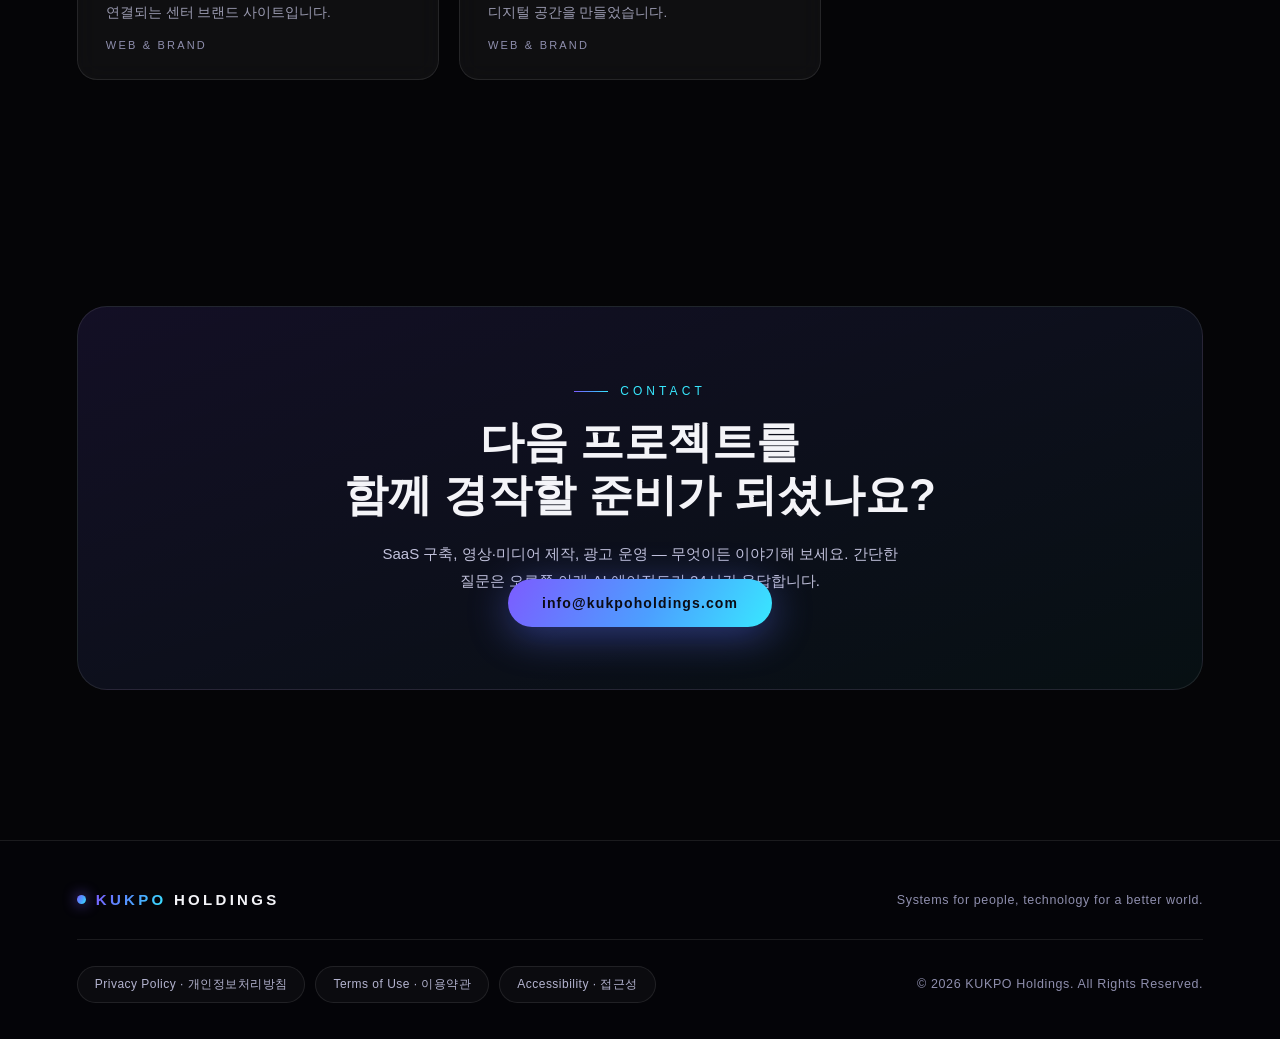
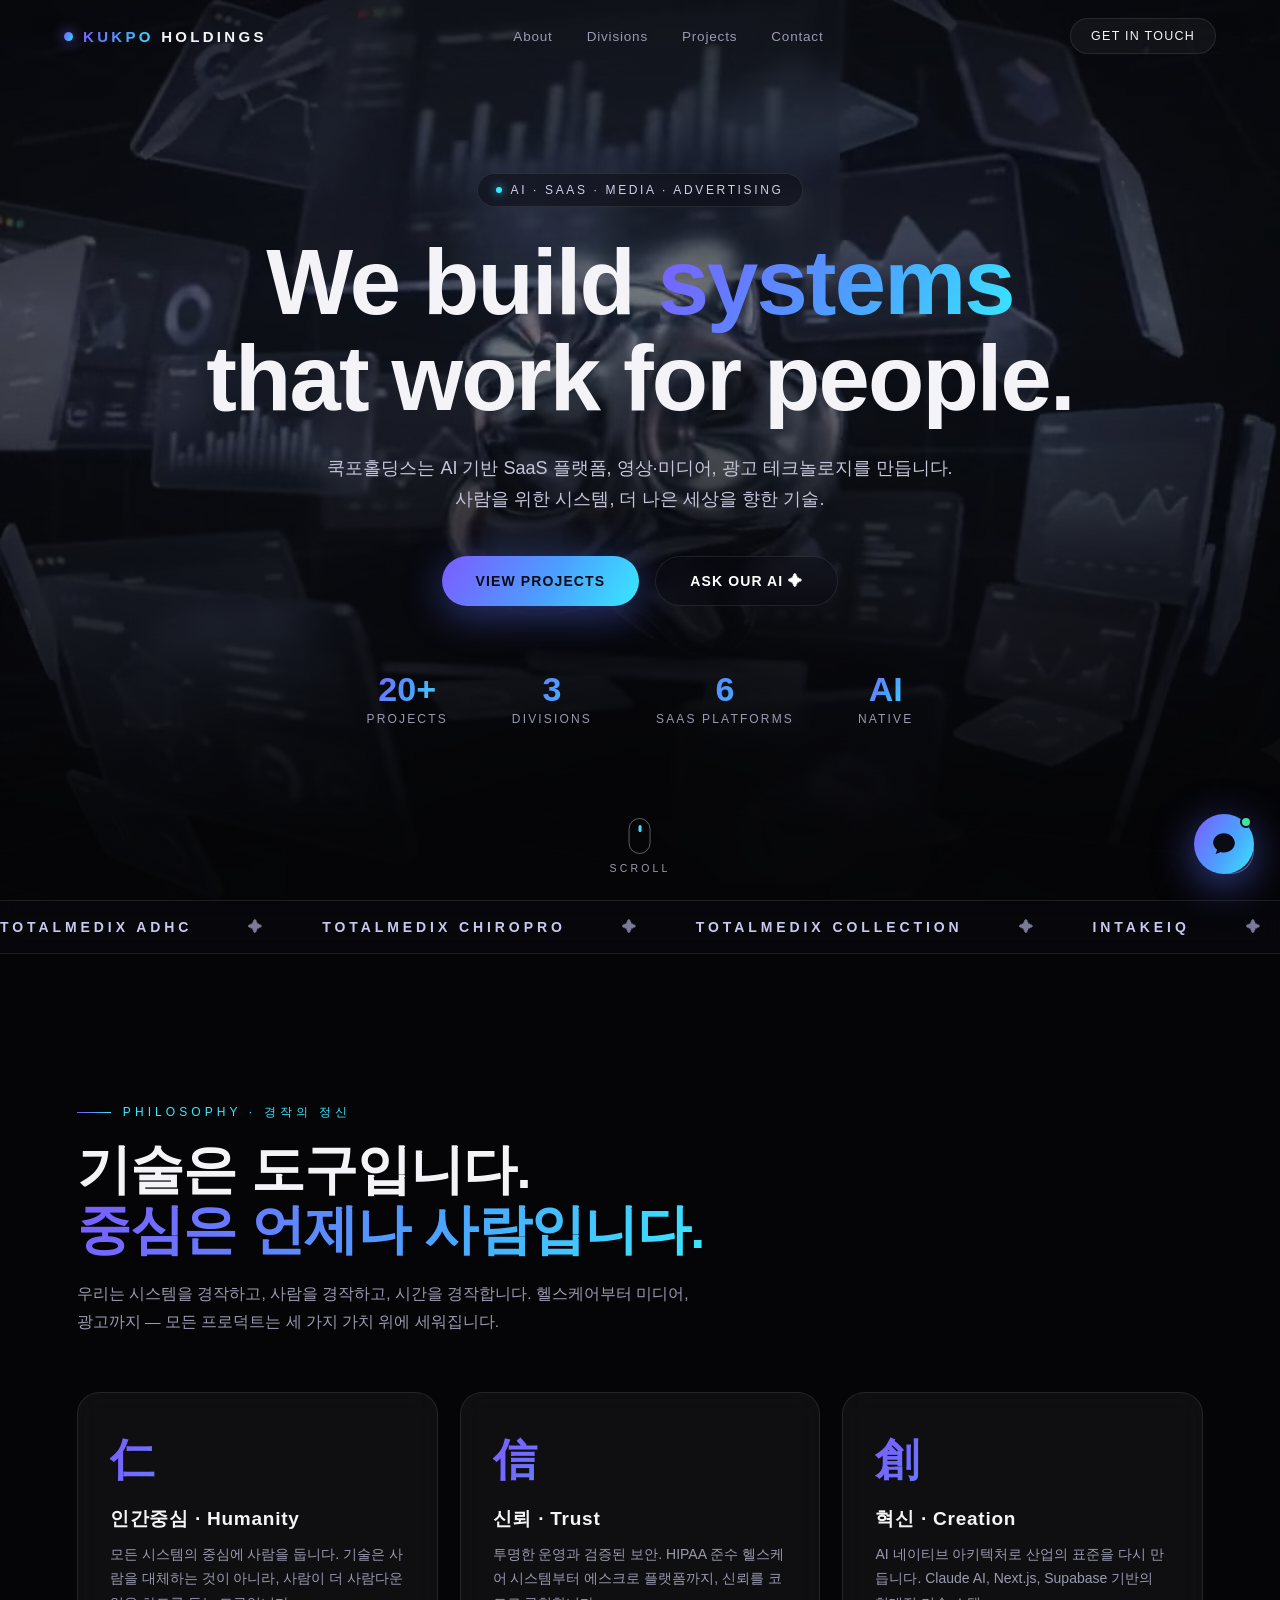
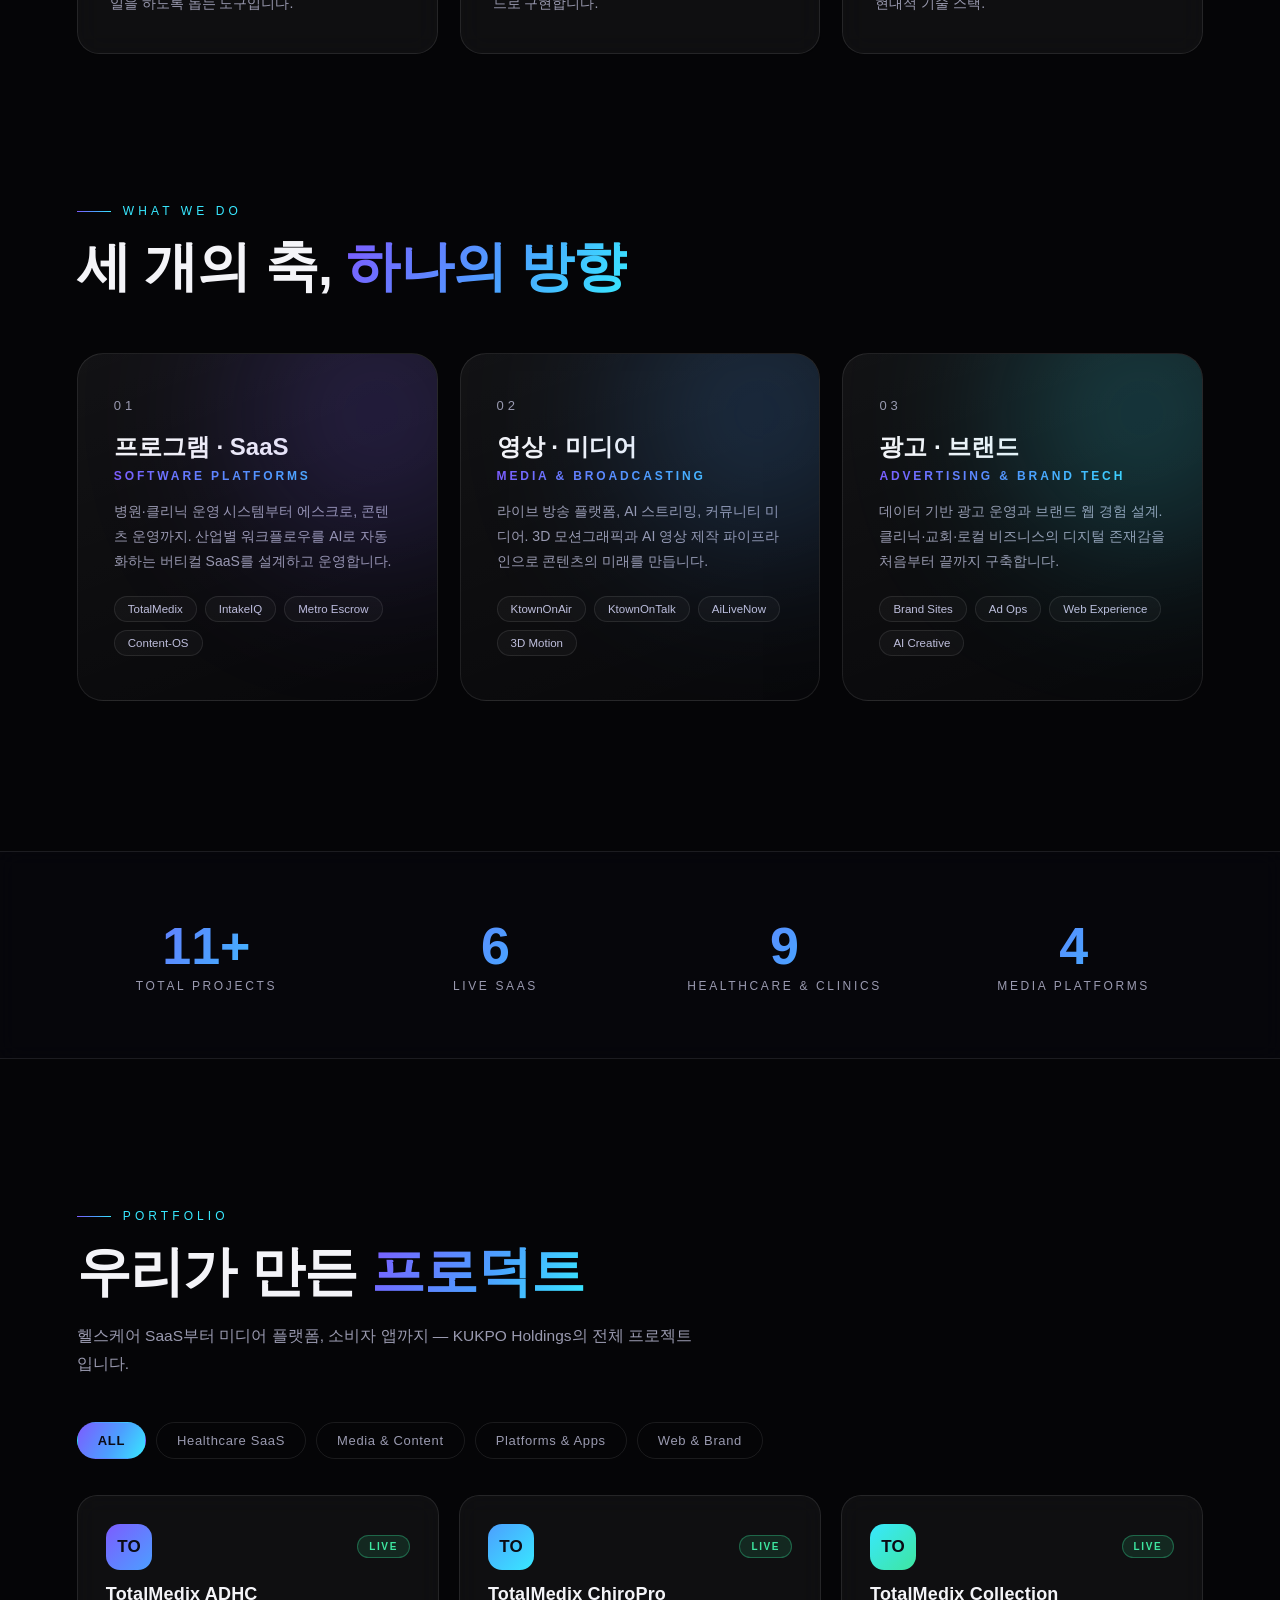
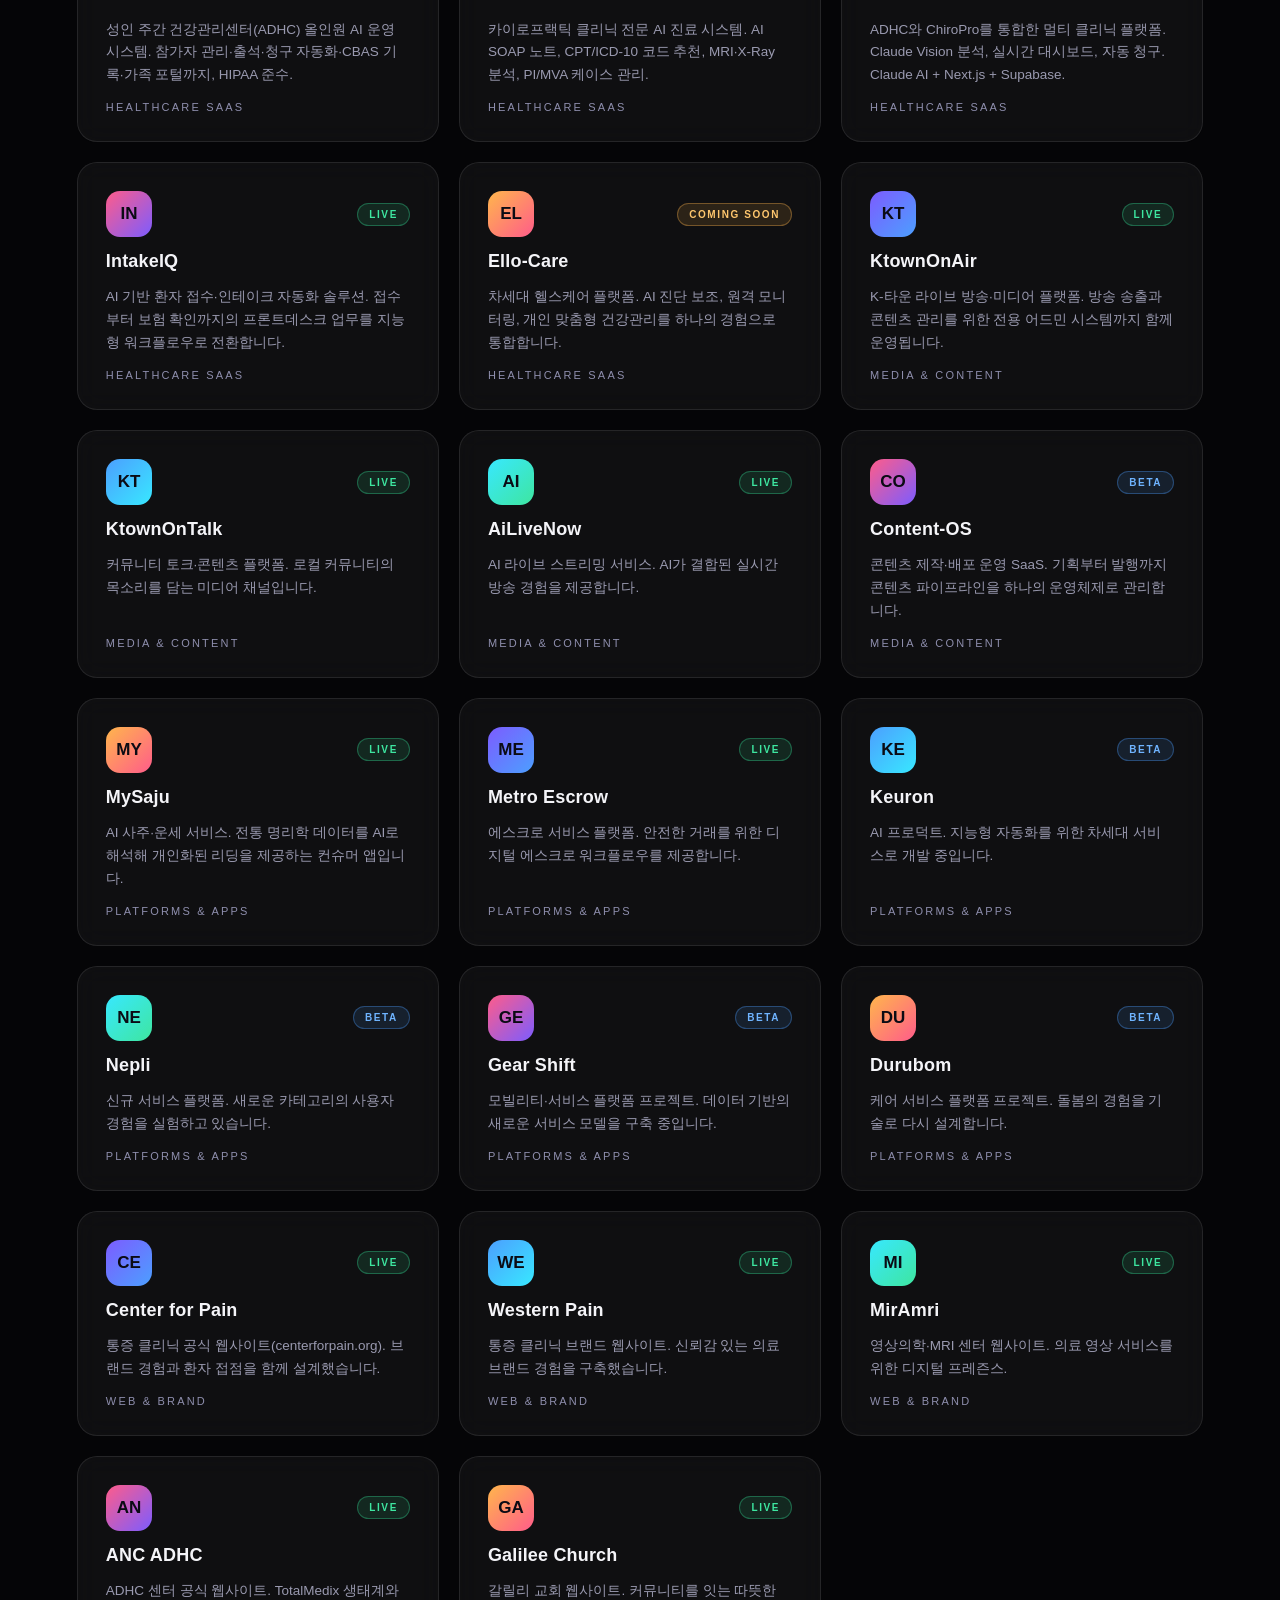
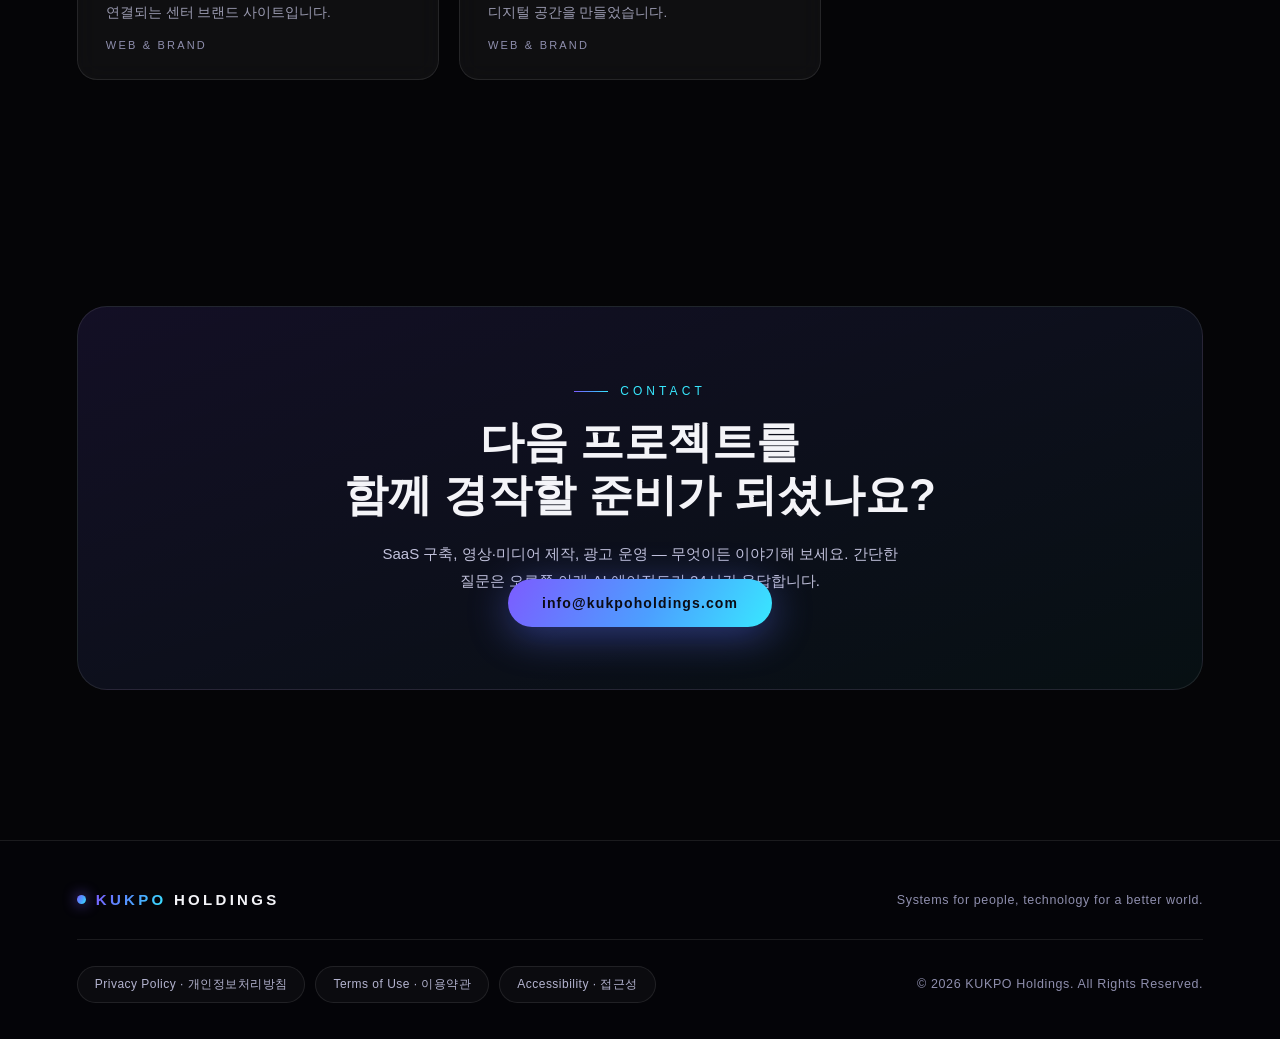
